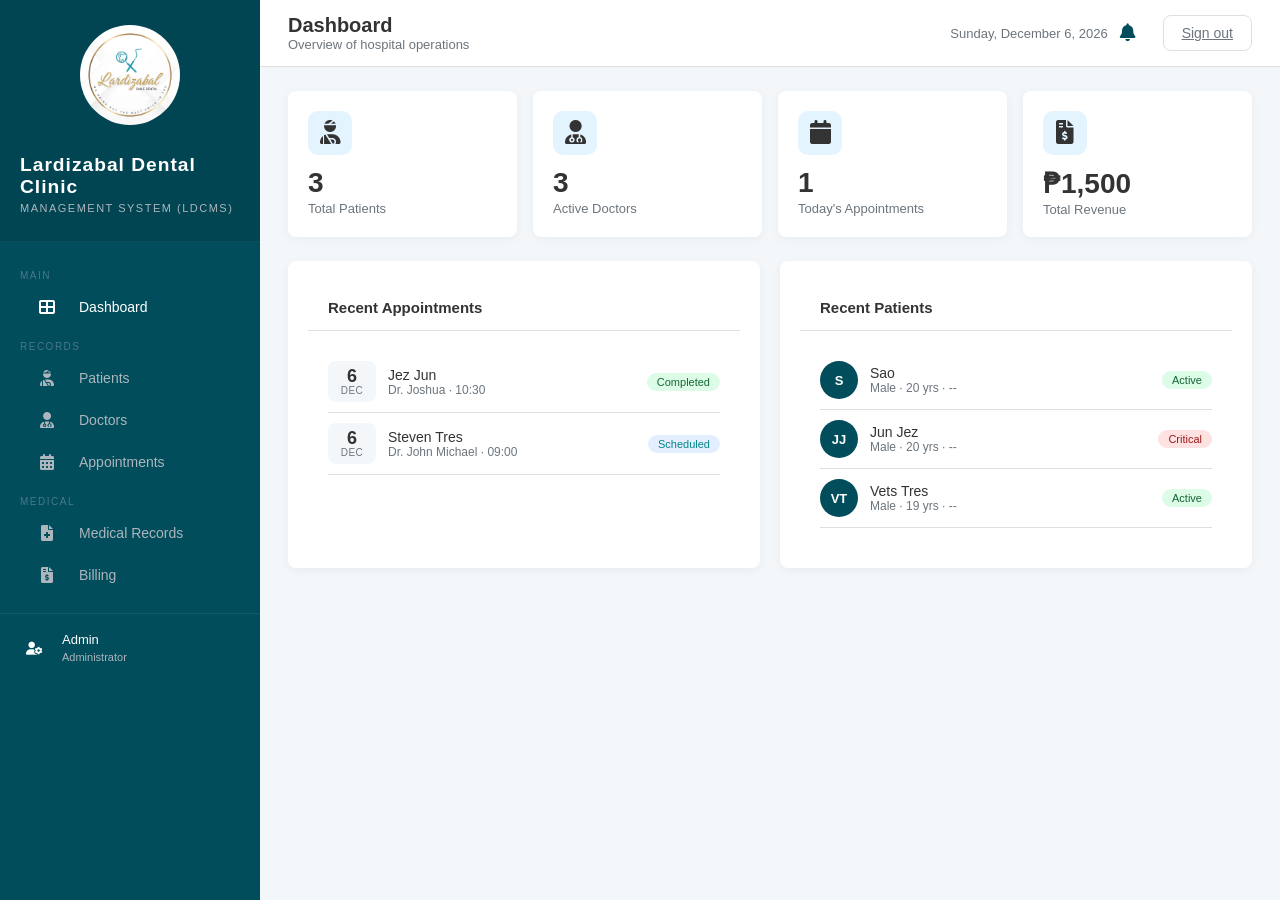
==== admin-dashboard.html @ 1e23de3d "New features" ====
<!doctype html>
<html lang="en">
  <head>
    <meta charset="UTF-8" />
    <meta name="viewport" content="width=device-width, initial-scale=1.0" />
    <title>Lardizabal Dental Clinic</title>
    <link
      href="https://fonts.googleapis.com/css2?family=DM+Sans:wght@300;400;500;600&family=Playfair+Display:wght@600&display=swap"
      rel="stylesheet"
    />
    <link rel="stylesheet" href="admin-styles.css" />
    <link rel="stylesheet" href="https://cdnjs.cloudflare.com/ajax/libs/font-awesome/6.0.0/css/all.min.css">
  </head>
  <body>

    <div id="sidebar">
      <div class="sidebar-logo">
        <img class="lardizabal-logo" src="images/lardizaballogo.png">
        <h1>Lardizabal Dental Clinic</h1>
        <span>Management System (LDCMS)</span>
      </div>
      <nav class="sidebar-nav">
        <div class="nav-section">Main</div>
        <div class="nav-item active" onclick="navigate('dashboard')">
          <span class="icon"><i class="fas fa-th-large"></i></span> Dashboard
        </div>
        <div class="nav-section">Records</div>
        <div class="nav-item" onclick="navigate('patients')">
          <span class="icon"><i class="fas fa-user-injured"></i></span> Patients
        </div>
        <div class="nav-item" onclick="navigate('doctors')">
          <span class="icon"><i class="fas fa-user-md"></i></span> Doctors
        </div>
        <div class="nav-item" onclick="navigate('appointments')">
          <span class="icon"><i class="fas fa-calendar-alt"></i></span> Appointments
        </div>
        <div class="nav-section">Medical</div>
        <div class="nav-item" onclick="navigate('records')">
          <span class="icon"><i class="fas fa-file-medical"></i></span> Medical Records
        </div>
        <div class="nav-item" onclick="navigate('billing')">
          <span class="icon"><i class="fas fa-file-invoice-dollar"></i></span> Billing
        </div>
      </nav>
      <div class="sidebar-footer">
        <div class="sidebar-user">
          <div class="user-avatar"><span class="icon"><i class="fas fa-user-cog"></i></span></div>
          <div class="user-info">
            <p>Admin</p>
            <span>Administrator</span>
          </div>
        </div>
      </div>
    </div>
    
    <!-- MAIN -->
    <div id="main">
      <div id="topbar">
        <div class="topbar-left">
          <h2 id="page-title">Dashboard</h2>
          <p id="page-subtitle">Overview of hospital operations</p>
        </div>
          <!-- Locate the topbar-right div and update it -->
          <div class="topbar-right">
            <span id="current-date" style="font-size: 13px; color: var(--text-muted)"></span>
              <div class="notification-wrapper" style="position: relative; margin-right: 15px; cursor: pointer;" onclick="toggleNotifications()">
                <i class="fas fa-bell" style="font-size: 18px; color: var(--primary);"></i>
                <span id="notification-count" class="badge badge-red" style="position: absolute; top: -8px; right: -8px; padding: 2px 6px; font-size: 10px; display: none;">0</span>
                
                <!-- Notification Dropdown -->
                <div id="notification-dropdown" class="card" style="position: absolute; top: 35px; right: 0; width: 300px; z-index: 1000; display: none; padding: 0; border: 1px solid var(--border);">
                  <div class="card-header" style="padding: 10px 15px;">
                    <h3 style="margin:0; font-size: 14px;">Notifications</h3>
                    <button class="btn btn-sm btn-ghost" onclick="clearNotifications(event)">Clear</button>
                  </div>
                  <div id="notification-list" style="max-height: 300px; overflow-y: auto;">
                    <!-- Notifications will appear here -->
                  </div>
                </div>
              </div>
            <a href="portal.html" class="btn btn-ghost">Sign out</a>
          </div>
      </div>
      <div id="content">
        <!-- DASHBOARD PAGE -->
        <div id="page-dashboard" class="page active">
          <div class="stats-grid" id="stats-grid"></div>
          <div class="dashboard-grid">
            <div class="card">
              <div class="card-header"><h3>Recent Appointments</h3></div>
              <div class="card-body" id="dash-appointments"></div>
            </div>
            <div class="card">
              <div class="card-header"><h3>Recent Patients</h3></div>
              <div class="card-body" id="dash-patients"></div>
            </div>
          </div>
        </div>

        <!-- PATIENTS PAGE -->
        <div id="page-patients" class="page">
          <div class="search-bar">
            <div class="search-input-wrap">
              <span class="search-icon"><i class="fas fa-search"></i></span>
              <input
                type="text"
                id="patient-search"
                placeholder="Search patients..."
                oninput="renderPatients()"
              />
            </div>
            <select
              class="filter-select"
              id="patient-filter"
              onchange="renderPatients()"
            >
              <option value="">All Blood Types</option>
              <option>A+</option>
              <option>A-</option>
              <option>B+</option>
              <option>B-</option>
              <option>AB+</option>
              <option>AB-</option>
              <option>O+</option>
              <option>O-</option>
            </select>
            <div style="margin-left: auto">
              <button class="btn btn-primary" onclick="openModal('patient')">
                <span class="icon"><i class="fas fa-plus"></i></span> Add Patient
              </button>
            </div>
          </div>
          <div class="card">
            <div class="table-wrap">
              <table>
                <thead>
                  <tr>
                    <th>ID</th>
                    <th>Name</th>
                    <th>Age</th>
                    <th>Gender</th>
                    <th>Blood Type</th>
                    <th>Phone</th>
                    <th>Status</th>
                    <th>Actions</th>
                  </tr>
                </thead>
                <tbody id="patients-tbody"></tbody>
              </table>
            </div>
          </div>
        </div>

        <!-- DOCTORS PAGE -->
        <div id="page-doctors" class="page">
          <div class="search-bar">
            <div class="search-input-wrap">
              <span class="search-icon"><i class="fas fa-search"></i></span>
              <input
                type="text"
                id="doctor-search"
                placeholder="Search doctors..."
                oninput="renderDoctors()"
              />
            </div>
            <select
              class="filter-select"
              id="doctor-filter"
              onchange="renderDoctors()"
            >
              <option value="">All Specializations</option>
              <option>Cardiology</option>
              <option>Neurology</option>
              <option>Pediatrics</option>
              <option>Orthopedics</option>
              <option>General Medicine</option>
              <option>Dermatology</option>
              <option>Ophthalmology</option>
              <option>Psychiatry</option>
            </select>
            <div style="margin-left: auto">
              <button class="btn btn-primary" onclick="openModal('doctor')">
                <span class="icon"><i class="fas fa-plus"></i></span> Add Doctor
              </button>
            </div>
          </div>
          <div class="card">
            <div class="table-wrap">
              <table>
                <thead>
                  <tr>
                    <th>ID</th>
                    <th>Name</th>
                    <th>Specialization</th>
                    <th>Phone</th>
                    <th>Schedule</th>
                    <th>Status</th>
                    <th>Actions</th>
                  </tr>
                </thead>
                <tbody id="doctors-tbody"></tbody>
              </table>
            </div>
          </div>
        </div>

        <!-- APPOINTMENTS PAGE -->
        <div id="page-appointments" class="page">
          <div class="search-bar">
            <div class="search-input-wrap">
              <span class="search-icon"><i class="fas fa-search"></i></span>
              <input
                type="text"
                id="appt-search"
                placeholder="Search appointments..."
                oninput="renderAppointments()"
              />
            </div>
            <select
              class="filter-select"
              id="appt-filter"
              onchange="renderAppointments()"
            >
              <option value="">All Status</option>
              <option>Scheduled</option>
              <option>Completed</option>
              <option>Cancelled</option>
              <option>No Show</option>
            </select>
            <div style="margin-left: auto">
              <button
                class="btn btn-primary"
                onclick="openModal('appointment')"
              >
                <span class="icon"><i class="fas fa-plus"></i></span> New Appointment
              </button>
            </div>
          </div>
          <div class="card">
            <div class="table-wrap">
              <table>
                <thead>
                  <tr>
                    <th>ID</th>
                    <th>Patient</th>
                    <th>Doctor</th>
                    <th>Date & Time</th>
                    <th>Reason</th>
                    <th>Status</th>
                    <th>Actions</th>
                  </tr>
                </thead>
                <tbody id="appointments-tbody"></tbody>
              </table>
            </div>
          </div>
        </div>

        <!-- MEDICAL RECORDS PAGE -->
        <div id="page-records" class="page">
          <div class="search-bar">
            <div class="search-input-wrap">
              <span class="search-icon"><i class="fas fa-search"></i></span>
              <input
                type="text"
                id="record-search"
                placeholder="Search records..."
                oninput="renderRecords()"
              />
            </div>
            <div style="margin-left: auto">
              <button class="btn btn-primary" onclick="openModal('record')">
                <span class="icon"><i class="fas fa-plus"></i></span> Add Record
              </button>
            </div>
          </div>
          <div class="card">
            <div class="table-wrap">
              <table>
                <thead>
                  <tr>
                    <th>ID</th>
                    <th>Patient</th>
                    <th>Doctor</th>
                    <th>Diagnosis</th>
                    <th>Prescription</th>
                    <th>Date</th>
                    <th>Actions</th>
                  </tr>
                </thead>
                <tbody id="records-tbody"></tbody>
              </table>
            </div>
          </div>
        </div>

        <!-- BILLING PAGE -->
        <div id="page-billing" class="page">
          <div class="search-bar">
            <div class="search-input-wrap">
              <span class="search-icon"><i class="fas fa-search"></i></span>
              <input
                type="text"
                id="billing-search"
                placeholder="Search billing..."
                oninput="renderBilling()"
              />
            </div>
            <select
              class="filter-select"
              id="billing-filter"
              onchange="renderBilling()"
            >
              <option value="">All Status</option>
              <option>Paid</option>
              <option>Pending</option>
              <option>Overdue</option>
            </select>
            <div style="margin-left: auto">
              <button class="btn btn-primary" onclick="openModal('billing')">
                <span class="icon"><i class="fas fa-plus"></i></span> Add Bill
              </button>
            </div>
          </div>
          <div class="card">
            <div class="table-wrap">
              <table>
                <thead>
                  <tr>
                    <th>Bill ID</th>
                    <th>Patient</th>
                    <th>Service</th>
                    <th>Amount</th>
                    <th>Date</th>
                    <th>Status</th>
                    <th>Actions</th>
                  </tr>
                </thead>
                <tbody id="billing-tbody"></tbody>
              </table>
            </div>
          </div>
        </div>
      </div>
    </div>

    <!-- MODALS -->
    <div
      id="modal-overlay"
      class="modal-overlay"
      style="display: none"
      onclick="closeModalOverlay(event)"
    >
      <!-- Patient Modal -->
      <div class="modal" id="modal-patient" style="display: none">
        <div class="modal-header">
          <h3 id="patient-modal-title">Add Patient</h3>
          <button class="modal-close" onclick="closeModal()">✕</button>
        </div>
        <div class="modal-body">
          <div class="form-grid">
            <div class="form-group form-full">
              <label>Full Name</label>
              <input
                type="text"
                id="p-name"
                placeholder="e.g. Juan dela Cruz"
              />
            </div>
            <div class="form-group">
              <label>Date of Birth</label>
              <input type="date" id="p-dob" />
            </div>
            <div class="form-group">
              <label>Gender</label>
              <select id="p-gender">
                <option value="">Select...</option>
                <option>Male</option>
                <option>Female</option>
                <option>Other</option>
              </select>
            </div>
            <div class="form-group">
              <label>Blood Type</label>
              <select id="p-blood">
                <option value="">Select...</option>
                <option>A+</option>
                <option>A-</option>
                <option>B+</option>
                <option>B-</option>
                <option>AB+</option>
                <option>AB-</option>
                <option>O+</option>
                <option>O-</option>
              </select>
            </div>
            <div class="form-group">
              <label>Phone</label>
              <input type="tel" id="p-phone" placeholder="09XX XXX XXXX" />
            </div>
            <div class="form-group form-full">
              <label>Address</label>
              <input
                type="text"
                id="p-address"
                placeholder="Street, City, Province"
              />
            </div>
            <div class="form-group form-full">
              <label>Medical History / Allergies</label>
              <textarea
                id="p-history"
                placeholder="List known conditions, allergies..."
              ></textarea>
            </div>
            <div class="form-group">
              <label>Status</label>
              <select id="p-status">
                <option>Active</option>
                <option>Inactive</option>
                <option>Critical</option>
              </select>
            </div>
            <div class="form-group">
              <label>Emergency Contact</label>
              <input type="text" id="p-emergency" placeholder="Name – Number" />
            </div>
          </div>
          <div
            id="patient-err"
            class="alert alert-error"
            style="display: none; margin-top: 12px"
          ></div>
        </div>
        <div class="modal-footer">
          <button class="btn btn-ghost" onclick="closeModal()">Cancel</button>
          <button class="btn btn-primary" onclick="savePatient()">
            Save Patient
          </button>
        </div>
      </div>

      <!-- Doctor Modal -->
      <div class="modal" id="modal-doctor" style="display: none">
        <div class="modal-header">
          <h3 id="doctor-modal-title">Add Doctor</h3>
          <button class="modal-close" onclick="closeModal()">✕</button>
        </div>
        <div class="modal-body">
          <div class="form-grid">
            <div class="form-group form-full">
              <label>Full Name</label>
              <input
                type="text"
                id="d-name"
                placeholder="e.g. Dr. Maria Santos"
              />
            </div>
            <div class="form-group">
              <label>Specialization</label>
              <select id="d-spec">
                <option value="">Select...</option>
                <option>Cardiology</option>
                <option>Neurology</option>
                <option>Pediatrics</option>
                <option>Orthopedics</option>
                <option>General Medicine</option>
                <option>Dermatology</option>
                <option>Ophthalmology</option>
                <option>Psychiatry</option>
              </select>
            </div>
            <div class="form-group">
              <label>Phone</label>
              <input type="tel" id="d-phone" placeholder="09XX XXX XXXX" />
            </div>
            <div class="form-group">
              <label>Email</label>
              <input
                type="email"
                id="d-email"
                placeholder="doctor@hospital.com"
              />
            </div>
            <div class="form-group">
              <label>License Number</label>
              <input type="text" id="d-license" placeholder="PRC-XXXXX" />
            </div>
            <div class="form-group">
              <label>Schedule</label>
              <select id="d-schedule">
                <option>Mon-Fri (Morning)</option>
                <option>Mon-Fri (Afternoon)</option>
                <option>Mon-Sat (Morning)</option>
                <option>Mon-Sat (Afternoon)</option>
                <option>Tue-Sat</option>
                <option>On-Call</option>
              </select>
            </div>
            <div class="form-group">
              <label>Status</label>
              <select id="d-status">
                <option>Active</option>
                <option>On Leave</option>
                <option>Inactive</option>
              </select>
            </div>
          </div>
          <div
            id="doctor-err"
            class="alert alert-error"
            style="display: none; margin-top: 12px"
          ></div>
        </div>
        <div class="modal-footer">
          <button class="btn btn-ghost" onclick="closeModal()">Cancel</button>
          <button class="btn btn-primary" onclick="saveDoctor()">
            Save Doctor
          </button>
        </div>
      </div>

      <!-- Appointment Modal -->
      <div class="modal" id="modal-appointment" style="display: none">
        <div class="modal-header">
          <h3 id="appt-modal-title">New Appointment</h3>
          <button class="modal-close" onclick="closeModal()">✕</button>
        </div>
        <div class="modal-body">
          <div class="form-grid">
            <div class="form-group">
              <label>Patient</label>
              <select id="a-patient">
                <option value="">Select Patient...</option>
              </select>
            </div>
            <div class="form-group">
              <label>Doctor</label>
              <select id="a-doctor">
                <option value="">Select Doctor...</option>
              </select>
            </div>
            <div class="form-group">
              <label>Date</label>
              <input type="date" id="a-date" />
            </div>
            <div class="form-group">
              <label>Time</label>
              <input type="time" id="a-time" />
            </div>
            <div class="form-group form-full">
              <label>Reason for Visit</label>
              <input
                type="text"
                id="a-reason"
                placeholder="e.g. Routine checkup, Fever, Follow-up..."
              />
            </div>
            <div class="form-group">
              <label>Status</label>
              <select id="a-status">
                <option>Scheduled</option>
                <option>Completed</option>
                <option>Cancelled</option>
                <option>No Show</option>
              </select>
            </div>
            <div class="form-group form-full">
              <label>Notes</label>
              <textarea
                id="a-notes"
                placeholder="Additional notes..."
              ></textarea>
            </div>
          </div>
          <div
            id="appt-err"
            class="alert alert-error"
            style="display: none; margin-top: 12px"
          ></div>
        </div>
        <div class="modal-footer">
          <button class="btn btn-ghost" onclick="closeModal()">Cancel</button>
          <button class="btn btn-primary" onclick="saveAppointment()">
            Save Appointment
          </button>
        </div>
      </div>

      <!-- Medical Record Modal -->
      <div class="modal" id="modal-record" style="display: none">
        <div class="modal-header">
          <h3 id="record-modal-title">Add Medical Record</h3>
          <button class="modal-close" onclick="closeModal()">✕</button>
        </div>
        <div class="modal-body">
          <div class="form-grid">
            <div class="form-group">
              <label>Patient</label>
              <select id="r-patient">
                <option value="">Select Patient...</option>
              </select>
            </div>
            <div class="form-group">
              <label>Doctor</label>
              <select id="r-doctor">
                <option value="">Select Doctor...</option>
              </select>
            </div>
            <div class="form-group form-full">
              <label>Diagnosis</label>
              <input
                type="text"
                id="r-diagnosis"
                placeholder="e.g. Hypertension, Type 2 Diabetes..."
              />
            </div>
            <div class="form-group form-full">
              <label>Prescription / Treatment</label>
              <textarea
                id="r-prescription"
                placeholder="Medications, dosage, procedures..."
              ></textarea>
            </div>
            <div class="form-group form-full">
              <label>Notes</label>
              <textarea
                id="r-notes"
                placeholder="Additional clinical notes..."
              ></textarea>
            </div>
            <div class="form-group">
              <label>Date</label>
              <input type="date" id="r-date" />
            </div>
            <div class="form-group">
              <label>Visit Type</label>
              <select id="r-type">
                <option>Consultation</option>
                <option>Follow-up</option>
                <option>Emergency</option>
                <option>Procedure</option>
              </select>
            </div>
          </div>
          <div
            id="record-err"
            class="alert alert-error"
            style="display: none; margin-top: 12px"
          ></div>
        </div>
        <div class="modal-footer">
          <button class="btn btn-ghost" onclick="closeModal()">Cancel</button>
          <button class="btn btn-primary" onclick="saveRecord()">
            Save Record
          </button>
        </div>
      </div>

      <!-- Billing Modal -->
      <div class="modal" id="modal-billing" style="display: none">
        <div class="modal-header">
          <h3 id="billing-modal-title">Add Bill</h3>
          <button class="modal-close" onclick="closeModal()">✕</button>
        </div>
        <div class="modal-body">
          <div class="form-grid">
            <div class="form-group form-full">
              <label>Patient</label>
              <select id="b-patient">
                <option value="">Select Patient...</option>
              </select>
            </div>
            <div class="form-group form-full">
              <label>Service / Description</label>
              <input
                type="text"
                id="b-service"
                placeholder="e.g. Consultation, Lab Test, Surgery..."
              />
            </div>
            <div class="form-group">
              <label>Amount (₱)</label>
              <input
                type="number"
                id="b-amount"
                placeholder="0.00"
                min="0"
                step="0.01"
              />
            </div>
            <div class="form-group">
              <label>Date</label>
              <input type="date" id="b-date" />
            </div>
            <div class="form-group">
              <label>Status</label>
              <select id="b-status">
                <option>Pending</option>
                <option>Paid</option>
                <option>Overdue</option>
              </select>
            </div>
            <div class="form-group">
              <label>Payment Method</label>
              <select id="b-method">
                <option>Cash</option>
                <option>Credit Card</option>
                <option>Insurance</option>
                <option>PhilHealth</option>
                <option>GCash</option>
              </select>
            </div>
          </div>
          <div
            id="billing-err"
            class="alert alert-error"
            style="display: none; margin-top: 12px"
          ></div>
        </div>
        <div class="modal-footer">
          <button class="btn btn-ghost" onclick="closeModal()">Cancel</button>
          <button class="btn btn-primary" onclick="saveBilling()">
            Save Bill
          </button>
        </div>
      </div>
    </div>

    <!-- View Patient Modal -->
    <div
      id="modal-view-overlay"
      class="modal-overlay"
      style="display: none"
      onclick="closeViewModal(event)"
    >
      <div class="modal" style="width: 580px">
        <div class="modal-header">
          <h3 id="view-modal-title">Patient Details</h3>
          <button
            class="modal-close"
            onclick="
              document.getElementById('modal-view-overlay').style.display =
                'none'
            "
          >
            ✕
          </button>
        </div>
        <div class="modal-body" id="view-modal-body"></div>
      </div>
    </div>

    <script src="admin-script.js"></script>
  </body>
</html>
---- admin-styles.css ----
:root {
  --primary: #014D5B; 
  --secondary: #37ACBE; 
  --accent: #00ac86; 
  --bg: #f4f7fa;
  --sidebar-bg: #014D5B;
  --sidebar-text: #adb5bd;
  --sidebar-active: #ffffff;
  --card: #ffffff;
  --border: #e0e0e0;
  --text: #333333;
  --text-muted: #6c757d;
  --danger: #dc3545;
  --success: #28a745;
  --shadow: 0 2px 10px rgba(0, 0, 0, 0.05);
  --radius: 8px;
}
* {
  margin: 0;
  padding: 0;
  box-sizing: border-box;
}
body {
  font-family: "Segoe UI", Roboto, Helvetica, Arial, sans-serif;
  background: var(--bg);
  color: var(--text);
  display: flex;
  height: 100vh;
  overflow: hidden;
}

.lardizabal-logo {
  width: 100px;
  border-radius: 50px;
  margin-right: 60px;
  margin-left: 60px;
  margin-bottom: 25px;
  cursor: pointer;
}

#sidebar {
  width: 260px;
  background: var(--sidebar-bg);
  color: var(--sidebar-text);
  padding: 0;
}
.sidebar-logo {
  background: rgba(0,0,0,0.1);
  padding: 25px 20px;
  border-bottom: 1px solid rgba(255,255,255,0.05);
}
.sidebar-logo h1 {
  font-family: 'Segoe UI', sans-serif;
  font-size: 1.2rem;
  color: #fff;
  letter-spacing: 1px;
}
.sidebar-logo span {
  font-size: 11px;
  color: var(--sidebar-text);
  letter-spacing: 1.5px;
  text-transform: uppercase;
}
.sidebar-nav {
  flex: 1;
  padding: 16px 12px;
  overflow-y: auto;
}
.nav-section {
  font-size: 10px;
  text-transform: uppercase;
  letter-spacing: 1.5px;
  color: rgba(143, 163, 188, 0.5);
  padding: 12px 8px 6px;
}
.nav-item {
  display: flex;
  align-items: center;
  gap: 10px;
  padding: 12px 25px;
  border-radius: 8px;
  cursor: pointer;
  color: var(--sidebar-text);
  font-size: 14px;
  font-weight: 400;
  margin-bottom: 2px;
  transition: all 0.15s;
}
.nav-item:hover {
  background: var(--primary);
  color: #fff;
}
.nav-item.active {
  background: var(--sidebar-accent);
  color: #fff;
  font-weight: 500;
}
.nav-item .icon {
  width: 20px;
  display: inline-flex;
  justify-content: center;
  align-items: center;
  margin-right: 12px;
  font-size: 16px; /* Adjust size of Font Awesome icons */
  color: var(--sidebar-text);
}
.nav-item.active .icon i {
  color: var(--sidebar-active);
}
.sidebar-footer {
  padding: 16px;
  border-top: 1px solid rgba(255, 255, 255, 0.07);
}
.sidebar-user {
  display: flex;
  align-items: center;
  gap: 10px;
}
.user-avatar {
  width: 36px;
  height: 36px;
  border-radius: 50%;
  background: var(--sidebar-accent);
  display: flex;
  align-items: center;
  justify-content: center;
  font-size: 13px;
  font-weight: 600;
  color: #fff;
}
.user-info p {
  font-size: 13px;
  font-weight: 500;
  color: #fff;
}
.user-info span {
  font-size: 11px;
  color: var(--sidebar-text);
}

/* Main content */
#main {
  flex: 1;
  display: flex;
  flex-direction: column;
  overflow: hidden;
}
#topbar {
  background: var(--card);
  border-bottom: 1px solid var(--border);
  padding: 14px 28px;
  display: flex;
  align-items: center;
  justify-content: space-between;
}
.topbar-left h2 {
  font-size: 20px;
  font-weight: 600;
  color: var(--text);
}
.topbar-left p {
  font-size: 13px;
  color: var(--text-muted);
}
.topbar-right {
  display: flex;
  align-items: center;
  gap: 12px;
}
.btn {
  display: inline-flex;
  align-items: center;
  gap: 6px;
  padding: 9px 18px;
  border-radius: 8px;
  font-size: 14px;
  font-weight: 500;
  cursor: pointer;
  border: none;
  transition: all 0.15s;
}
.btn-primary {
  background: var(--primary);
  color: #fff;
}
.btn-primary:hover {
  opacity: 0.8;
}
.btn-ghost {
  background: transparent;
  color: var(--text-muted);
  border: 1px solid var(--border);
}
.btn-ghost:hover {
  background: var(--bg);
}
.btn-danger {
  background: var(--danger);
  color: #fff;
}
.btn-danger:hover {
  background: #dc2626;
}
.btn-sm {
  padding: 6px 12px;
  font-size: 12px;
}
.btn-success {
  background: var(--success);
  color: #fff;
}

#content {
  flex: 1;
  overflow-y: auto;
  padding: 24px 28px;
}

/* Cards */
.card {
  background: var(--card);
  border: none;
  border-radius: var(--radius);
  box-shadow: var(--shadow);
  padding: 20px;
  transition: transform 0.2s;
}
.card-header {
  padding: 18px 20px 14px;
  border-bottom: 1px solid var(--border);
  display: flex;
  align-items: center;
  justify-content: space-between;
}
.card-header h3 {
  font-size: 15px;
  font-weight: 600;
}
.card-body {
  padding: 20px;
}

/* Stats */
.stats-grid {
  display: grid;
  grid-template-columns: repeat(4, 1fr);
  gap: 16px;
  margin-bottom: 24px;
}
.stat-card {
  background: var(--card);
  border: none;
  border-radius: var(--radius);
  box-shadow: var(--shadow);
  padding: 20px;
  transition: transform 0.2s;
}
.stat-icon {
  width: 44px;
  height: 44px;
  border-radius: 10px;
  display: flex;
  align-items: center;
  justify-content: center;
  font-size: 20px;
  margin-bottom: 12px;
}
.stat-icon i {
    font-size: 24px;
}
.stat-value {
  font-size: 28px;
  font-weight: 600;
}
.stat-label {
  font-size: 13px;
  color: var(--text-muted);
  margin-top: 2px;
}

/* Tables */
.table-wrap {
  overflow-x: auto;
}
table {
  width: 100%;
  border-collapse: collapse;
  font-size: 14px;
}
thead th {
  background: #f8f9fa;
  padding: 12px 14px;
  text-align: left;
  font-weight: 600;
  font-size: 11px;
  text-transform: uppercase;
  letter-spacing: 0.5px;
  color: var(--text-muted);
  border-bottom: 2px solid var(--border);
}
tbody td {
  padding: 15px 12px;
  border-bottom: 1px solid var(--border);
  color: var(--text);
  font-size: 14px;
}
tbody tr:hover td {
  background: #f8fafc;
}
tbody tr:last-child td {
  border-bottom: none;
}

/* Badges */
.badge {
  display: inline-flex;
  align-items: center;
  padding: 3px 10px;
  border-radius: 100px;
  font-size: 11px;
  font-weight: 500;
}
.badge-green {
  background: #dcfce7;
  color: #166534;
}
.badge-yellow {
  background: #fef9c3;
  color: #854d0e;
}
.badge-red {
  background: #fee2e2;
  color: #991b1b;
}
.badge-blue {
  background: #e3efff;
  color: #00858a;
}
.badge-gray {
  background: #f1f5f9;
  color: #475569;
}
.badge-gold {
  background: #fff6e4;
  color: #e29624;
}

/* Modal */
.modal-overlay {
  position: fixed;
  inset: 0;
  background: rgba(0, 0, 0, 0.4);
  display: flex;
  align-items: center;
  justify-content: center;
  z-index: 999;
  backdrop-filter: blur(2px);
}
.modal {
  background: var(--card);
  border-radius: 16px;
  width: 520px;
  max-width: 95vw;
  max-height: 90vh;
  overflow-y: auto;
  box-shadow: 0 20px 60px rgba(0, 0, 0, 0.2);
}
.modal-header {
  padding: 20px 24px 16px;
  border-bottom: 1px solid var(--border);
  display: flex;
  justify-content: space-between;
  align-items: center;
}
.modal-header h3 {
  font-size: 17px;
  font-weight: 600;
}
.modal-close {
  background: none;
  border: none;
  font-size: 20px;
  cursor: pointer;
  color: var(--text-muted);
  line-height: 1;
}
.modal-body {
  padding: 20px 24px 24px;
}

/* Forms */
.form-grid {
  display: grid;
  grid-template-columns: 1fr 1fr;
  gap: 14px;
}
.form-full {
  grid-column: 1 / -1;
}
.form-group {
  display: flex;
  flex-direction: column;
  gap: 5px;
}
.form-group label {
  font-size: 12px;
  font-weight: 500;
  color: var(--text-muted);
  text-transform: uppercase;
  letter-spacing: 0.5px;
}
.form-group input,
.form-group select,
.form-group textarea {
  padding: 9px 12px;
  border: 1px solid var(--border);
  border-radius: 8px;
  font-size: 14px;
  font-family: inherit;
  background: var(--bg);
  color: var(--text);
  outline: none;
  transition: border-color 0.15s;
}
.form-group input:focus,
.form-group select:focus,
.form-group textarea:focus {
  border-color: var(--primary);
  background: #fff;
}
.form-group textarea {
  resize: vertical;
  min-height: 80px;
}
.modal-footer {
  padding: 16px 24px;
  border-top: 1px solid var(--border);
  display: flex;
  justify-content: flex-end;
  gap: 10px;
}

/* Search bar */
.search-bar {
  display: flex;
  align-items: center;
  gap: 10px;
  margin-bottom: 18px;
}
.search-input-wrap {
  position: relative;
  flex: 1;
  max-width: 320px;
}
.search-input-wrap input {
  width: 100%;
  padding: 9px 12px 9px 36px;
  border: 1px solid var(--border);
  border-radius: 8px;
  font-size: 14px;
  background: var(--card);
  color: var(--text);
  outline: none;
}
.search-input-wrap input:focus {
  border-color: var(--primary);
}
.search-icon {
  position: absolute;
  left: 11px;
  top: 50%;
  transform: translateY(-50%);
  color: var(--text-muted);
  font-size: 15px;
}
.filter-select {
  padding: 9px 12px;
  border: 1px solid var(--border);
  border-radius: 4px;
  font-size: 14px;
  font-family: inherit;
  background: var(--card);
  color: var(--text);
  outline: none;
  cursor: pointer;
}

/* Hidden pages */
.page {
  display: none;
}
.page.active {
  display: block;
}

/* Appointment calendar pill */
.appt-date {
  display: flex;
  flex-direction: column;
  align-items: center;
  background: var(--bg);
  border-radius: 8px;
  padding: 6px 10px;
  min-width: 48px;
}
.appt-date .day {
  font-size: 18px;
  font-weight: 600;
  line-height: 1;
}
.appt-date .month {
  font-size: 10px;
  color: var(--text-muted);
  text-transform: uppercase;
  letter-spacing: 0.5px;
}

/* Dashboard grid */
.dashboard-grid {
  display: grid;
  grid-template-columns: 1fr 1fr;
  gap: 20px;
}

/* Alert */
.alert {
  padding: 12px 16px;
  border-radius: 8px;
  font-size: 14px;
  margin-bottom: 16px;
}
.alert-success {
  background: #dcfce7;
  color: #166534;
  border: 1px solid #bbf7d0;
}
.alert-error {
  background: #fee2e2;
  color: #991b1b;
  border: 1px solid #fecaca;
}

/* Empty state */
.empty-state {
  text-align: center;
  padding: 48px 20px;
  color: var(--text-muted);
}
.empty-state .icon {
  font-size: 48px;
  margin-bottom: 12px;
  opacity: 0.4;
}
.empty-state p {
  font-size: 14px;
}

/* Patient detail */
.detail-grid {
  display: grid;
  grid-template-columns: 1fr 1fr;
  gap: 12px;
}
.detail-item {
}
.detail-item .lbl {
  font-size: 11px;
  color: var(--text-muted);
  text-transform: uppercase;
  letter-spacing: 0.5px;
  margin-bottom: 2px;
}
.detail-item .val {
  font-size: 14px;
  font-weight: 500;
}

/* Tabs */
.tabs {
  display: flex;
  gap: 0;
  border-bottom: 1px solid var(--border);
  margin-bottom: 20px;
}
.tab {
  padding: 10px 18px;
  font-size: 14px;
  font-weight: 500;
  cursor: pointer;
  color: var(--text-muted);
  border-bottom: 2px solid transparent;
  margin-bottom: -1px;
}
.tab.active {
  color: var(--primary);
  border-bottom-color: var(--primary);
}

/* Responsive adjustments */
.actions-cell {
  white-space: nowrap;
}
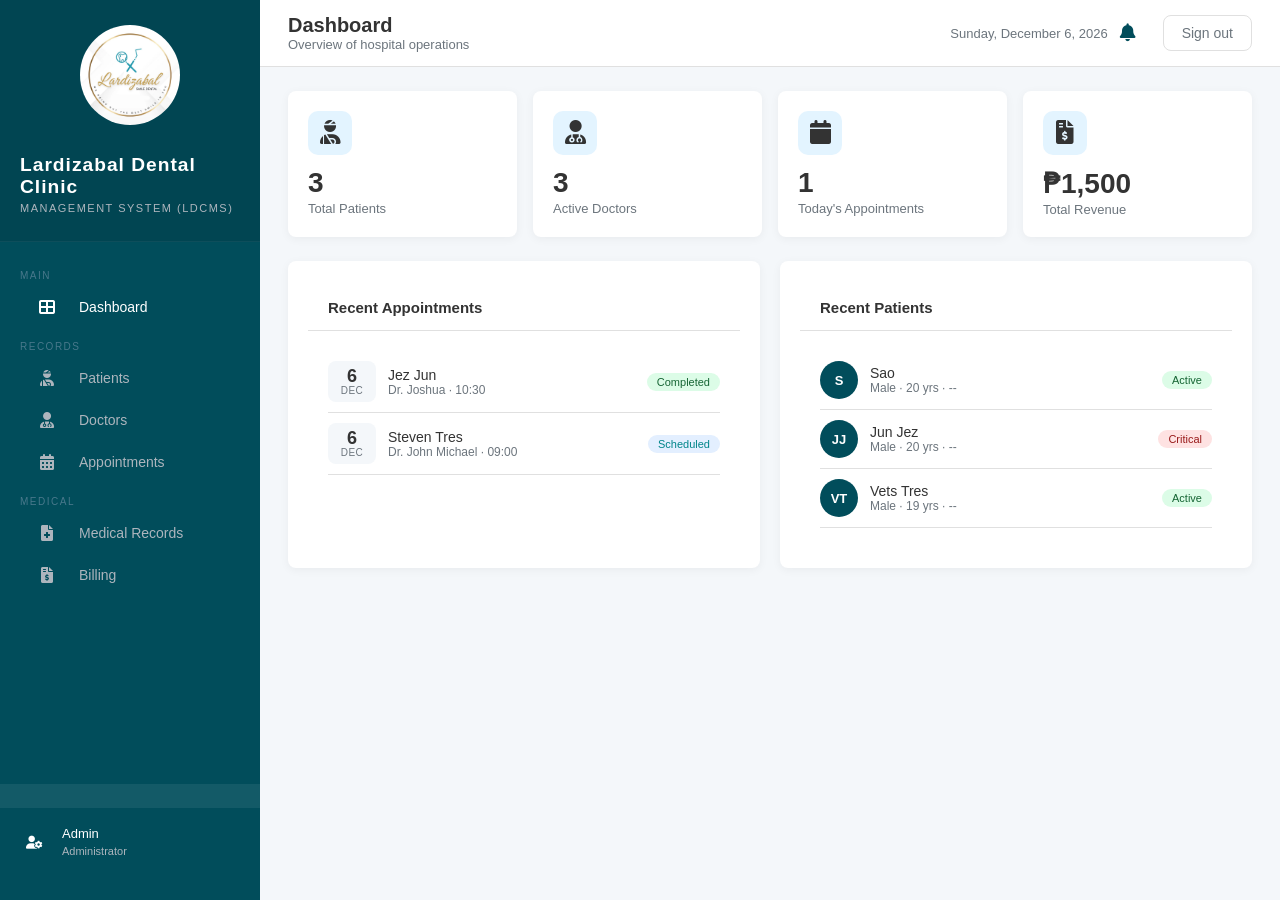
==== commit 321a0b4f: "Add core functionality and styles for doctor portal dashboard - Implement doctor management features" ====
--- a/admin-dashboard.html
+++ b/admin-dashboard.html
@@ -1,756 +1,554 @@
-<!doctype html>
+<!--admin-dashboard.html-->
+<!DOCTYPE html>
 <html lang="en">
-  <head>
-    <meta charset="UTF-8" />
-    <meta name="viewport" content="width=device-width, initial-scale=1.0" />
-    <title>Lardizabal Dental Clinic</title>
-    <link
-      href="https://fonts.googleapis.com/css2?family=DM+Sans:wght@300;400;500;600&family=Playfair+Display:wght@600&display=swap"
-      rel="stylesheet"
-    />
-    <link rel="stylesheet" href="admin-styles.css" />
-    <link rel="stylesheet" href="https://cdnjs.cloudflare.com/ajax/libs/font-awesome/6.0.0/css/all.min.css">
-  </head>
-  <body>
-
-    <div id="sidebar">
-      <div class="sidebar-logo">
-        <img class="lardizabal-logo" src="images/lardizaballogo.png">
-        <h1>Lardizabal Dental Clinic</h1>
-        <span>Management System (LDCMS)</span>
-      </div>
-      <nav class="sidebar-nav">
-        <div class="nav-section">Main</div>
-        <div class="nav-item active" onclick="navigate('dashboard')">
-          <span class="icon"><i class="fas fa-th-large"></i></span> Dashboard
-        </div>
-        <div class="nav-section">Records</div>
-        <div class="nav-item" onclick="navigate('patients')">
-          <span class="icon"><i class="fas fa-user-injured"></i></span> Patients
-        </div>
-        <div class="nav-item" onclick="navigate('doctors')">
-          <span class="icon"><i class="fas fa-user-md"></i></span> Doctors
-        </div>
-        <div class="nav-item" onclick="navigate('appointments')">
-          <span class="icon"><i class="fas fa-calendar-alt"></i></span> Appointments
-        </div>
-        <div class="nav-section">Medical</div>
-        <div class="nav-item" onclick="navigate('records')">
-          <span class="icon"><i class="fas fa-file-medical"></i></span> Medical Records
-        </div>
-        <div class="nav-item" onclick="navigate('billing')">
-          <span class="icon"><i class="fas fa-file-invoice-dollar"></i></span> Billing
-        </div>
-      </nav>
-      <div class="sidebar-footer">
-        <div class="sidebar-user">
-          <div class="user-avatar"><span class="icon"><i class="fas fa-user-cog"></i></span></div>
-          <div class="user-info">
-            <p>Admin</p>
-            <span>Administrator</span>
-          </div>
-        </div>
-      </div>
-    </div>
+<head>
+  <meta charset="UTF-8" />
+  <meta name="viewport" content="width=device-width, initial-scale=1.0" />
+  <title>Lardizabal Dental Clinic</title>
+
+  <!-- Fonts & Icons -->
+  <link href="https://fonts.googleapis.com/css2?family=DM+Sans:wght@300;400;500;600&family=Playfair+Display:wght@600&display=swap" rel="stylesheet" />
+  <link rel="stylesheet" href="https://cdnjs.cloudflare.com/ajax/libs/font-awesome/6.0.0/css/all.min.css" />
+  
+  <!-- Custom Styles -->
+  <link rel="stylesheet" href="admin-styles.css" />
+</head>
+<body>
+
+  <!-- SIDEBAR -->
+  <div id="sidebar">
+    <div class="sidebar-logo">
+      <img class="lardizabal-logo" src="images/lardizaballogo.png" alt="Logo">
+      <h1>Lardizabal Dental Clinic</h1>
+      <span>Management System (LDCMS)</span>
+    </div>
+
+    <nav class="sidebar-nav">
+      <div class="nav-section">Main</div>
+      <div class="nav-item active" onclick="navigate('dashboard')">
+        <span class="icon"><i class="fas fa-th-large"></i></span> Dashboard
+      </div>
+
+      <div class="nav-section">Records</div>
+      <div class="nav-item" onclick="navigate('patients')">
+        <span class="icon"><i class="fas fa-user-injured"></i></span> Patients
+      </div>
+      <div class="nav-item" onclick="navigate('doctors')">
+        <span class="icon"><i class="fas fa-user-md"></i></span> Doctors
+      </div>
+      <div class="nav-item" onclick="navigate('appointments')">
+        <span class="icon"><i class="fas fa-calendar-alt"></i></span> Appointments
+      </div>
+
+      <div class="nav-section">Medical</div>
+      <div class="nav-item" onclick="navigate('records')">
+        <span class="icon"><i class="fas fa-file-medical"></i></span> Medical Records
+      </div>
+      <div class="nav-item" onclick="navigate('billing')">
+        <span class="icon"><i class="fas fa-file-invoice-dollar"></i></span> Billing
+      </div>
+    </nav>
+
+    <div class="sidebar-footer">
+      <div class="sidebar-user">
+        <div class="user-avatar"><span class="icon"><i class="fas fa-user-cog"></i></span></div>
+        <div class="user-info">
+          <p>Admin</p>
+          <span>Administrator</span>
+        </div>
+      </div>
+    </div>
+  </div>
+
+  <!-- MAIN WRAPPER -->
+  <div id="main">
+    <!-- TOPBAR -->
+    <div id="topbar">
+      <div class="topbar-left">
+        <h2 id="page-title">Dashboard</h2>
+        <p id="page-subtitle">Overview of hospital operations</p>
+      </div>
+
+      <div class="topbar-right">
+        <span id="current-date" style="font-size: 13px; color: var(--text-muted)"></span>
+        
+        <div class="notification-wrapper" style="position: relative; margin-right: 15px; cursor: pointer;" onclick="toggleNotifications()">
+          <i class="fas fa-bell" style="font-size: 18px; color: var(--primary);"></i>
+          <span id="notification-count" class="badge badge-red" style="position: absolute; top: -8px; right: -8px; padding: 2px 6px; font-size: 10px; display: none;">0</span>
+
+          <!-- Notification Dropdown -->
+          <div id="notification-dropdown" class="card" style="position: absolute; top: 35px; right: 0; width: 300px; z-index: 1000; display: none; padding: 0; border: 1px solid var(--border);">
+            <div class="card-header" style="padding: 10px 15px;">
+              <h3 style="margin:0; font-size: 14px;">Notifications</h3>
+              <button class="btn btn-sm btn-ghost" onclick="clearNotifications(event)">Clear</button>
+            </div>
+            <div id="notification-list" style="max-height: 300px; overflow-y: auto;"></div>
+          </div>
+        </div>
+        
+        <a href="portal.html" class="btn btn-ghost">Sign out</a>
+      </div>
+    </div>
+
+    <!-- CONTENT AREA -->
+    <div id="content">
+      
+      <!-- PAGE: DASHBOARD -->
+      <div id="page-dashboard" class="page active">
+        <div class="stats-grid" id="stats-grid"></div>
+        <div class="dashboard-grid">
+          <div class="card">
+            <div class="card-header"><h3>Recent Appointments</h3></div>
+            <div class="card-body" id="dash-appointments"></div>
+          </div>
+          <div class="card">
+            <div class="card-header"><h3>Recent Patients</h3></div>
+            <div class="card-body" id="dash-patients"></div>
+          </div>
+        </div>
+      </div>
+
+      <!-- PAGE: PATIENTS -->
+      <div id="page-patients" class="page">
+        <div class="search-bar">
+          <div class="search-input-wrap">
+            <span class="search-icon"><i class="fas fa-search"></i></span>
+            <input type="text" id="patient-search" placeholder="Search patients..." oninput="renderPatients()" />
+          </div>
+          <select class="filter-select" id="patient-filter" onchange="renderPatients()">
+            <option value="">All Blood Types</option>
+            <option>A+</option><option>A-</option>
+            <option>B+</option><option>B-</option>
+            <option>AB+</option><option>AB-</option>
+            <option>O+</option><option>O-</option>
+          </select>
+          <div style="margin-left: auto">
+            <button class="btn btn-primary" onclick="openModal('patient')">
+              <span class="icon"><i class="fas fa-plus"></i></span> Add Patient
+            </button>
+          </div>
+        </div>
+        <div class="card">
+          <div class="table-wrap">
+            <table>
+              <thead>
+                <tr>
+                  <th>ID</th><th>Name</th><th>Age</th><th>Gender</th>
+                  <th>Blood Type</th><th>Phone</th><th>Status</th><th>Actions</th>
+                </tr>
+              </thead>
+              <tbody id="patients-tbody"></tbody>
+            </table>
+          </div>
+        </div>
+      </div>
+
+      <!-- PAGE: DOCTORS -->
+      <div id="page-doctors" class="page">
+        <div class="search-bar">
+          <div class="search-input-wrap">
+            <span class="search-icon"><i class="fas fa-search"></i></span>
+            <input type="text" id="doctor-search" placeholder="Search doctors..." oninput="renderDoctors()" />
+          </div>
+          <select class="filter-select" id="doctor-filter" onchange="renderDoctors()">
+            <option value="">All Specializations</option>
+            <option>Cardiology</option><option>Neurology</option>
+            <option>Pediatrics</option><option>Orthopedics</option>
+            <option>General Medicine</option><option>Dermatology</option>
+            <option>Ophthalmology</option><option>Psychiatry</option>
+          </select>
+          <div style="margin-left: auto">
+            <button class="btn btn-primary" onclick="openModal('doctor')">
+              <span class="icon"><i class="fas fa-plus"></i></span> Add Doctor
+            </button>
+          </div>
+        </div>
+        <div class="card">
+          <div class="table-wrap">
+            <table>
+              <thead>
+                <tr>
+                  <th>ID</th><th>Name</th><th>Specialization</th>
+                  <th>Phone</th><th>Schedule</th><th>Status</th><th>Actions</th>
+                </tr>
+              </thead>
+              <tbody id="doctors-tbody"></tbody>
+            </table>
+          </div>
+        </div>
+      </div>
+
+      <!-- PAGE: APPOINTMENTS -->
+      <div id="page-appointments" class="page">
+        <div class="search-bar">
+          <div class="search-input-wrap">
+            <span class="search-icon"><i class="fas fa-search"></i></span>
+            <input type="text" id="appt-search" placeholder="Search appointments..." oninput="renderAppointments()" />
+          </div>
+          <select class="filter-select" id="appt-filter" onchange="renderAppointments()">
+            <option value="">All Status</option>
+            <option>Scheduled</option><option>Completed</option>
+            <option>Cancelled</option><option>No Show</option>
+          </select>
+          <div style="margin-left: auto">
+            <button class="btn btn-primary" onclick="openModal('appointment')">
+              <span class="icon"><i class="fas fa-plus"></i></span> New Appointment
+            </button>
+          </div>
+        </div>
+        <div class="card">
+          <div class="table-wrap">
+            <table>
+              <thead>
+                <tr>
+                  <th>ID</th><th>Patient</th><th>Doctor</th>
+                  <th>Date & Time</th><th>Reason</th><th>Status</th><th>Actions</th>
+                </tr>
+              </thead>
+              <tbody id="appointments-tbody"></tbody>
+            </table>
+          </div>
+        </div>
+      </div>
+
+      <!-- PAGE: MEDICAL RECORDS -->
+      <div id="page-records" class="page">
+        <div class="search-bar">
+          <div class="search-input-wrap">
+            <span class="search-icon"><i class="fas fa-search"></i></span>
+            <input type="text" id="record-search" placeholder="Search records..." oninput="renderRecords()" />
+          </div>
+          <div style="margin-left: auto">
+            <button class="btn btn-primary" onclick="openModal('record')">
+              <span class="icon"><i class="fas fa-plus"></i></span> Add Record
+            </button>
+          </div>
+        </div>
+        <div class="card">
+          <div class="table-wrap">
+            <table>
+              <thead>
+                <tr>
+                  <th>ID</th><th>Patient</th><th>Doctor</th>
+                  <th>Diagnosis</th><th>Prescription</th><th>Date</th><th>Actions</th>
+                </tr>
+              </thead>
+              <tbody id="records-tbody"></tbody>
+            </table>
+          </div>
+        </div>
+      </div>
+
+      <!-- PAGE: BILLING -->
+      <div id="page-billing" class="page">
+        <div class="search-bar">
+          <div class="search-input-wrap">
+            <span class="search-icon"><i class="fas fa-search"></i></span>
+            <input type="text" id="billing-search" placeholder="Search billing..." oninput="renderBilling()" />
+          </div>
+          <select class="filter-select" id="billing-filter" onchange="renderBilling()">
+            <option value="">All Status</option>
+            <option>Paid</option><option>Pending</option><option>Overdue</option>
+          </select>
+          <div style="margin-left: auto">
+            <button class="btn btn-primary" onclick="openModal('billing')">
+              <span class="icon"><i class="fas fa-plus"></i></span> Add Bill
+            </button>
+          </div>
+        </div>
+        <div class="card">
+          <div class="table-wrap">
+            <table>
+              <thead>
+                <tr>
+                  <th>Bill ID</th><th>Patient</th><th>Service</th>
+                  <th>Amount</th><th>Date</th><th>Status</th><th>Actions</th>
+                </tr>
+              </thead>
+              <tbody id="billing-tbody"></tbody>
+            </table>
+          </div>
+        </div>
+      </div>
+
+    </div> <!-- End content -->
+  </div> <!-- End main -->
+
+  <!-- MODAL OVERLAY WRAPPER -->
+  <div id="modal-overlay" class="modal-overlay" style="display: none" onclick="closeModalOverlay(event)">
     
-    <!-- MAIN -->
-    <div id="main">
-      <div id="topbar">
-        <div class="topbar-left">
-          <h2 id="page-title">Dashboard</h2>
-          <p id="page-subtitle">Overview of hospital operations</p>
-        </div>
-          <!-- Locate the topbar-right div and update it -->
-          <div class="topbar-right">
-            <span id="current-date" style="font-size: 13px; color: var(--text-muted)"></span>
-              <div class="notification-wrapper" style="position: relative; margin-right: 15px; cursor: pointer;" onclick="toggleNotifications()">
-                <i class="fas fa-bell" style="font-size: 18px; color: var(--primary);"></i>
-                <span id="notification-count" class="badge badge-red" style="position: absolute; top: -8px; right: -8px; padding: 2px 6px; font-size: 10px; display: none;">0</span>
-                
-                <!-- Notification Dropdown -->
-                <div id="notification-dropdown" class="card" style="position: absolute; top: 35px; right: 0; width: 300px; z-index: 1000; display: none; padding: 0; border: 1px solid var(--border);">
-                  <div class="card-header" style="padding: 10px 15px;">
-                    <h3 style="margin:0; font-size: 14px;">Notifications</h3>
-                    <button class="btn btn-sm btn-ghost" onclick="clearNotifications(event)">Clear</button>
-                  </div>
-                  <div id="notification-list" style="max-height: 300px; overflow-y: auto;">
-                    <!-- Notifications will appear here -->
-                  </div>
-                </div>
-              </div>
-            <a href="portal.html" class="btn btn-ghost">Sign out</a>
-          </div>
-      </div>
-      <div id="content">
-        <!-- DASHBOARD PAGE -->
-        <div id="page-dashboard" class="page active">
-          <div class="stats-grid" id="stats-grid"></div>
-          <div class="dashboard-grid">
-            <div class="card">
-              <div class="card-header"><h3>Recent Appointments</h3></div>
-              <div class="card-body" id="dash-appointments"></div>
-            </div>
-            <div class="card">
-              <div class="card-header"><h3>Recent Patients</h3></div>
-              <div class="card-body" id="dash-patients"></div>
-            </div>
-          </div>
-        </div>
-
-        <!-- PATIENTS PAGE -->
-        <div id="page-patients" class="page">
-          <div class="search-bar">
-            <div class="search-input-wrap">
-              <span class="search-icon"><i class="fas fa-search"></i></span>
-              <input
-                type="text"
-                id="patient-search"
-                placeholder="Search patients..."
-                oninput="renderPatients()"
-              />
-            </div>
-            <select
-              class="filter-select"
-              id="patient-filter"
-              onchange="renderPatients()"
-            >
-              <option value="">All Blood Types</option>
-              <option>A+</option>
-              <option>A-</option>
-              <option>B+</option>
-              <option>B-</option>
-              <option>AB+</option>
-              <option>AB-</option>
-              <option>O+</option>
-              <option>O-</option>
-            </select>
-            <div style="margin-left: auto">
-              <button class="btn btn-primary" onclick="openModal('patient')">
-                <span class="icon"><i class="fas fa-plus"></i></span> Add Patient
-              </button>
-            </div>
-          </div>
-          <div class="card">
-            <div class="table-wrap">
-              <table>
-                <thead>
-                  <tr>
-                    <th>ID</th>
-                    <th>Name</th>
-                    <th>Age</th>
-                    <th>Gender</th>
-                    <th>Blood Type</th>
-                    <th>Phone</th>
-                    <th>Status</th>
-                    <th>Actions</th>
-                  </tr>
-                </thead>
-                <tbody id="patients-tbody"></tbody>
-              </table>
-            </div>
-          </div>
-        </div>
-
-        <!-- DOCTORS PAGE -->
-        <div id="page-doctors" class="page">
-          <div class="search-bar">
-            <div class="search-input-wrap">
-              <span class="search-icon"><i class="fas fa-search"></i></span>
-              <input
-                type="text"
-                id="doctor-search"
-                placeholder="Search doctors..."
-                oninput="renderDoctors()"
-              />
-            </div>
-            <select
-              class="filter-select"
-              id="doctor-filter"
-              onchange="renderDoctors()"
-            >
-              <option value="">All Specializations</option>
-              <option>Cardiology</option>
-              <option>Neurology</option>
-              <option>Pediatrics</option>
-              <option>Orthopedics</option>
-              <option>General Medicine</option>
-              <option>Dermatology</option>
-              <option>Ophthalmology</option>
-              <option>Psychiatry</option>
-            </select>
-            <div style="margin-left: auto">
-              <button class="btn btn-primary" onclick="openModal('doctor')">
-                <span class="icon"><i class="fas fa-plus"></i></span> Add Doctor
-              </button>
-            </div>
-          </div>
-          <div class="card">
-            <div class="table-wrap">
-              <table>
-                <thead>
-                  <tr>
-                    <th>ID</th>
-                    <th>Name</th>
-                    <th>Specialization</th>
-                    <th>Phone</th>
-                    <th>Schedule</th>
-                    <th>Status</th>
-                    <th>Actions</th>
-                  </tr>
-                </thead>
-                <tbody id="doctors-tbody"></tbody>
-              </table>
-            </div>
-          </div>
-        </div>
-
-        <!-- APPOINTMENTS PAGE -->
-        <div id="page-appointments" class="page">
-          <div class="search-bar">
-            <div class="search-input-wrap">
-              <span class="search-icon"><i class="fas fa-search"></i></span>
-              <input
-                type="text"
-                id="appt-search"
-                placeholder="Search appointments..."
-                oninput="renderAppointments()"
-              />
-            </div>
-            <select
-              class="filter-select"
-              id="appt-filter"
-              onchange="renderAppointments()"
-            >
-              <option value="">All Status</option>
-              <option>Scheduled</option>
-              <option>Completed</option>
-              <option>Cancelled</option>
-              <option>No Show</option>
-            </select>
-            <div style="margin-left: auto">
-              <button
-                class="btn btn-primary"
-                onclick="openModal('appointment')"
-              >
-                <span class="icon"><i class="fas fa-plus"></i></span> New Appointment
-              </button>
-            </div>
-          </div>
-          <div class="card">
-            <div class="table-wrap">
-              <table>
-                <thead>
-                  <tr>
-                    <th>ID</th>
-                    <th>Patient</th>
-                    <th>Doctor</th>
-                    <th>Date & Time</th>
-                    <th>Reason</th>
-                    <th>Status</th>
-                    <th>Actions</th>
-                  </tr>
-                </thead>
-                <tbody id="appointments-tbody"></tbody>
-              </table>
-            </div>
-          </div>
-        </div>
-
-        <!-- MEDICAL RECORDS PAGE -->
-        <div id="page-records" class="page">
-          <div class="search-bar">
-            <div class="search-input-wrap">
-              <span class="search-icon"><i class="fas fa-search"></i></span>
-              <input
-                type="text"
-                id="record-search"
-                placeholder="Search records..."
-                oninput="renderRecords()"
-              />
-            </div>
-            <div style="margin-left: auto">
-              <button class="btn btn-primary" onclick="openModal('record')">
-                <span class="icon"><i class="fas fa-plus"></i></span> Add Record
-              </button>
-            </div>
-          </div>
-          <div class="card">
-            <div class="table-wrap">
-              <table>
-                <thead>
-                  <tr>
-                    <th>ID</th>
-                    <th>Patient</th>
-                    <th>Doctor</th>
-                    <th>Diagnosis</th>
-                    <th>Prescription</th>
-                    <th>Date</th>
-                    <th>Actions</th>
-                  </tr>
-                </thead>
-                <tbody id="records-tbody"></tbody>
-              </table>
-            </div>
-          </div>
-        </div>
-
-        <!-- BILLING PAGE -->
-        <div id="page-billing" class="page">
-          <div class="search-bar">
-            <div class="search-input-wrap">
-              <span class="search-icon"><i class="fas fa-search"></i></span>
-              <input
-                type="text"
-                id="billing-search"
-                placeholder="Search billing..."
-                oninput="renderBilling()"
-              />
-            </div>
-            <select
-              class="filter-select"
-              id="billing-filter"
-              onchange="renderBilling()"
-            >
-              <option value="">All Status</option>
-              <option>Paid</option>
-              <option>Pending</option>
-              <option>Overdue</option>
-            </select>
-            <div style="margin-left: auto">
-              <button class="btn btn-primary" onclick="openModal('billing')">
-                <span class="icon"><i class="fas fa-plus"></i></span> Add Bill
-              </button>
-            </div>
-          </div>
-          <div class="card">
-            <div class="table-wrap">
-              <table>
-                <thead>
-                  <tr>
-                    <th>Bill ID</th>
-                    <th>Patient</th>
-                    <th>Service</th>
-                    <th>Amount</th>
-                    <th>Date</th>
-                    <th>Status</th>
-                    <th>Actions</th>
-                  </tr>
-                </thead>
-                <tbody id="billing-tbody"></tbody>
-              </table>
-            </div>
-          </div>
-        </div>
-      </div>
-    </div>
-
-    <!-- MODALS -->
-    <div
-      id="modal-overlay"
-      class="modal-overlay"
-      style="display: none"
-      onclick="closeModalOverlay(event)"
-    >
-      <!-- Patient Modal -->
-      <div class="modal" id="modal-patient" style="display: none">
-        <div class="modal-header">
-          <h3 id="patient-modal-title">Add Patient</h3>
-          <button class="modal-close" onclick="closeModal()">✕</button>
-        </div>
-        <div class="modal-body">
-          <div class="form-grid">
-            <div class="form-group form-full">
-              <label>Full Name</label>
-              <input
-                type="text"
-                id="p-name"
-                placeholder="e.g. Juan dela Cruz"
-              />
-            </div>
-            <div class="form-group">
-              <label>Date of Birth</label>
-              <input type="date" id="p-dob" />
-            </div>
-            <div class="form-group">
-              <label>Gender</label>
-              <select id="p-gender">
-                <option value="">Select...</option>
-                <option>Male</option>
-                <option>Female</option>
-                <option>Other</option>
-              </select>
-            </div>
-            <div class="form-group">
-              <label>Blood Type</label>
-              <select id="p-blood">
-                <option value="">Select...</option>
-                <option>A+</option>
-                <option>A-</option>
-                <option>B+</option>
-                <option>B-</option>
-                <option>AB+</option>
-                <option>AB-</option>
-                <option>O+</option>
-                <option>O-</option>
-              </select>
-            </div>
-            <div class="form-group">
-              <label>Phone</label>
-              <input type="tel" id="p-phone" placeholder="09XX XXX XXXX" />
-            </div>
-            <div class="form-group form-full">
-              <label>Address</label>
-              <input
-                type="text"
-                id="p-address"
-                placeholder="Street, City, Province"
-              />
-            </div>
-            <div class="form-group form-full">
-              <label>Medical History / Allergies</label>
-              <textarea
-                id="p-history"
-                placeholder="List known conditions, allergies..."
-              ></textarea>
-            </div>
-            <div class="form-group">
-              <label>Status</label>
-              <select id="p-status">
-                <option>Active</option>
-                <option>Inactive</option>
-                <option>Critical</option>
-              </select>
-            </div>
-            <div class="form-group">
-              <label>Emergency Contact</label>
-              <input type="text" id="p-emergency" placeholder="Name – Number" />
-            </div>
-          </div>
-          <div
-            id="patient-err"
-            class="alert alert-error"
-            style="display: none; margin-top: 12px"
-          ></div>
-        </div>
-        <div class="modal-footer">
-          <button class="btn btn-ghost" onclick="closeModal()">Cancel</button>
-          <button class="btn btn-primary" onclick="savePatient()">
-            Save Patient
-          </button>
-        </div>
-      </div>
-
-      <!-- Doctor Modal -->
-      <div class="modal" id="modal-doctor" style="display: none">
-        <div class="modal-header">
-          <h3 id="doctor-modal-title">Add Doctor</h3>
-          <button class="modal-close" onclick="closeModal()">✕</button>
-        </div>
-        <div class="modal-body">
-          <div class="form-grid">
-            <div class="form-group form-full">
-              <label>Full Name</label>
-              <input
-                type="text"
-                id="d-name"
-                placeholder="e.g. Dr. Maria Santos"
-              />
-            </div>
-            <div class="form-group">
-              <label>Specialization</label>
-              <select id="d-spec">
-                <option value="">Select...</option>
-                <option>Cardiology</option>
-                <option>Neurology</option>
-                <option>Pediatrics</option>
-                <option>Orthopedics</option>
-                <option>General Medicine</option>
-                <option>Dermatology</option>
-                <option>Ophthalmology</option>
-                <option>Psychiatry</option>
-              </select>
-            </div>
-            <div class="form-group">
-              <label>Phone</label>
-              <input type="tel" id="d-phone" placeholder="09XX XXX XXXX" />
-            </div>
-            <div class="form-group">
-              <label>Email</label>
-              <input
-                type="email"
-                id="d-email"
-                placeholder="doctor@hospital.com"
-              />
-            </div>
-            <div class="form-group">
-              <label>License Number</label>
-              <input type="text" id="d-license" placeholder="PRC-XXXXX" />
-            </div>
-            <div class="form-group">
-              <label>Schedule</label>
-              <select id="d-schedule">
-                <option>Mon-Fri (Morning)</option>
-                <option>Mon-Fri (Afternoon)</option>
-                <option>Mon-Sat (Morning)</option>
-                <option>Mon-Sat (Afternoon)</option>
-                <option>Tue-Sat</option>
-                <option>On-Call</option>
-              </select>
-            </div>
-            <div class="form-group">
-              <label>Status</label>
-              <select id="d-status">
-                <option>Active</option>
-                <option>On Leave</option>
-                <option>Inactive</option>
-              </select>
-            </div>
-          </div>
-          <div
-            id="doctor-err"
-            class="alert alert-error"
-            style="display: none; margin-top: 12px"
-          ></div>
-        </div>
-        <div class="modal-footer">
-          <button class="btn btn-ghost" onclick="closeModal()">Cancel</button>
-          <button class="btn btn-primary" onclick="saveDoctor()">
-            Save Doctor
-          </button>
-        </div>
-      </div>
-
-      <!-- Appointment Modal -->
-      <div class="modal" id="modal-appointment" style="display: none">
-        <div class="modal-header">
-          <h3 id="appt-modal-title">New Appointment</h3>
-          <button class="modal-close" onclick="closeModal()">✕</button>
-        </div>
-        <div class="modal-body">
-          <div class="form-grid">
-            <div class="form-group">
-              <label>Patient</label>
-              <select id="a-patient">
-                <option value="">Select Patient...</option>
-              </select>
-            </div>
-            <div class="form-group">
-              <label>Doctor</label>
-              <select id="a-doctor">
-                <option value="">Select Doctor...</option>
-              </select>
-            </div>
-            <div class="form-group">
-              <label>Date</label>
-              <input type="date" id="a-date" />
-            </div>
-            <div class="form-group">
-              <label>Time</label>
-              <input type="time" id="a-time" />
-            </div>
-            <div class="form-group form-full">
-              <label>Reason for Visit</label>
-              <input
-                type="text"
-                id="a-reason"
-                placeholder="e.g. Routine checkup, Fever, Follow-up..."
-              />
-            </div>
-            <div class="form-group">
-              <label>Status</label>
-              <select id="a-status">
-                <option>Scheduled</option>
-                <option>Completed</option>
-                <option>Cancelled</option>
-                <option>No Show</option>
-              </select>
-            </div>
-            <div class="form-group form-full">
-              <label>Notes</label>
-              <textarea
-                id="a-notes"
-                placeholder="Additional notes..."
-              ></textarea>
-            </div>
-          </div>
-          <div
-            id="appt-err"
-            class="alert alert-error"
-            style="display: none; margin-top: 12px"
-          ></div>
-        </div>
-        <div class="modal-footer">
-          <button class="btn btn-ghost" onclick="closeModal()">Cancel</button>
-          <button class="btn btn-primary" onclick="saveAppointment()">
-            Save Appointment
-          </button>
-        </div>
-      </div>
-
-      <!-- Medical Record Modal -->
-      <div class="modal" id="modal-record" style="display: none">
-        <div class="modal-header">
-          <h3 id="record-modal-title">Add Medical Record</h3>
-          <button class="modal-close" onclick="closeModal()">✕</button>
-        </div>
-        <div class="modal-body">
-          <div class="form-grid">
-            <div class="form-group">
-              <label>Patient</label>
-              <select id="r-patient">
-                <option value="">Select Patient...</option>
-              </select>
-            </div>
-            <div class="form-group">
-              <label>Doctor</label>
-              <select id="r-doctor">
-                <option value="">Select Doctor...</option>
-              </select>
-            </div>
-            <div class="form-group form-full">
-              <label>Diagnosis</label>
-              <input
-                type="text"
-                id="r-diagnosis"
-                placeholder="e.g. Hypertension, Type 2 Diabetes..."
-              />
-            </div>
-            <div class="form-group form-full">
-              <label>Prescription / Treatment</label>
-              <textarea
-                id="r-prescription"
-                placeholder="Medications, dosage, procedures..."
-              ></textarea>
-            </div>
-            <div class="form-group form-full">
-              <label>Notes</label>
-              <textarea
-                id="r-notes"
-                placeholder="Additional clinical notes..."
-              ></textarea>
-            </div>
-            <div class="form-group">
-              <label>Date</label>
-              <input type="date" id="r-date" />
-            </div>
-            <div class="form-group">
-              <label>Visit Type</label>
-              <select id="r-type">
-                <option>Consultation</option>
-                <option>Follow-up</option>
-                <option>Emergency</option>
-                <option>Procedure</option>
-              </select>
-            </div>
-          </div>
-          <div
-            id="record-err"
-            class="alert alert-error"
-            style="display: none; margin-top: 12px"
-          ></div>
-        </div>
-        <div class="modal-footer">
-          <button class="btn btn-ghost" onclick="closeModal()">Cancel</button>
-          <button class="btn btn-primary" onclick="saveRecord()">
-            Save Record
-          </button>
-        </div>
-      </div>
-
-      <!-- Billing Modal -->
-      <div class="modal" id="modal-billing" style="display: none">
-        <div class="modal-header">
-          <h3 id="billing-modal-title">Add Bill</h3>
-          <button class="modal-close" onclick="closeModal()">✕</button>
-        </div>
-        <div class="modal-body">
-          <div class="form-grid">
-            <div class="form-group form-full">
-              <label>Patient</label>
-              <select id="b-patient">
-                <option value="">Select Patient...</option>
-              </select>
-            </div>
-            <div class="form-group form-full">
-              <label>Service / Description</label>
-              <input
-                type="text"
-                id="b-service"
-                placeholder="e.g. Consultation, Lab Test, Surgery..."
-              />
-            </div>
-            <div class="form-group">
-              <label>Amount (₱)</label>
-              <input
-                type="number"
-                id="b-amount"
-                placeholder="0.00"
-                min="0"
-                step="0.01"
-              />
-            </div>
-            <div class="form-group">
-              <label>Date</label>
-              <input type="date" id="b-date" />
-            </div>
-            <div class="form-group">
-              <label>Status</label>
-              <select id="b-status">
-                <option>Pending</option>
-                <option>Paid</option>
-                <option>Overdue</option>
-              </select>
-            </div>
-            <div class="form-group">
-              <label>Payment Method</label>
-              <select id="b-method">
-                <option>Cash</option>
-                <option>Credit Card</option>
-                <option>Insurance</option>
-                <option>PhilHealth</option>
-                <option>GCash</option>
-              </select>
-            </div>
-          </div>
-          <div
-            id="billing-err"
-            class="alert alert-error"
-            style="display: none; margin-top: 12px"
-          ></div>
-        </div>
-        <div class="modal-footer">
-          <button class="btn btn-ghost" onclick="closeModal()">Cancel</button>
-          <button class="btn btn-primary" onclick="saveBilling()">
-            Save Bill
-          </button>
-        </div>
-      </div>
-    </div>
-
-    <!-- View Patient Modal -->
-    <div
-      id="modal-view-overlay"
-      class="modal-overlay"
-      style="display: none"
-      onclick="closeViewModal(event)"
-    >
-      <div class="modal" style="width: 580px">
-        <div class="modal-header">
-          <h3 id="view-modal-title">Patient Details</h3>
-          <button
-            class="modal-close"
-            onclick="
-              document.getElementById('modal-view-overlay').style.display =
-                'none'
-            "
-          >
-            ✕
-          </button>
-        </div>
-        <div class="modal-body" id="view-modal-body"></div>
-      </div>
-    </div>
-
-    <script src="admin-script.js"></script>
-  </body>
-</html>
+    <!-- Patient Modal -->
+    <div class="modal" id="modal-patient" style="display: none">
+      <div class="modal-header">
+        <h3 id="patient-modal-title">Add Patient</h3>
+        <button class="modal-close" onclick="closeModal()">✕</button>
+      </div>
+      <div class="modal-body">
+        <div class="form-grid">
+          <div class="form-group form-full">
+            <label>Full Name</label>
+            <input type="text" id="p-name" placeholder="e.g. Juan dela Cruz" />
+          </div>
+          <div class="form-group">
+            <label>Date of Birth</label>
+            <input type="date" id="p-dob" />
+          </div>
+          <div class="form-group">
+            <label>Gender</label>
+            <select id="p-gender">
+              <option value="">Select...</option>
+              <option>Male</option><option>Female</option><option>Other</option>
+            </select>
+          </div>
+          <div class="form-group">
+            <label>Blood Type</label>
+            <select id="p-blood">
+              <option value="">Select...</option>
+              <option>A+</option><option>A-</option><option>B+</option><option>B-</option>
+              <option>AB+</option><option>AB-</option><option>O+</option><option>O-</option>
+            </select>
+          </div>
+          <div class="form-group">
+            <label>Phone</label>
+            <input type="tel" id="p-phone" placeholder="09XX XXX XXXX" />
+          </div>
+          <div class="form-group form-full">
+            <label>Address</label>
+            <input type="text" id="p-address" placeholder="Street, City, Province" />
+          </div>
+          <div class="form-group form-full">
+            <label>Medical History / Allergies</label>
+            <textarea id="p-history" placeholder="List known conditions, allergies..."></textarea>
+          </div>
+          <div class="form-group">
+            <label>Status</label>
+            <select id="p-status">
+              <option>Active</option><option>Inactive</option><option>Critical</option>
+            </select>
+          </div>
+          <div class="form-group">
+            <label>Emergency Contact</label>
+            <input type="text" id="p-emergency" placeholder="Name – Number" />
+          </div>
+        </div>
+        <div id="patient-err" class="alert alert-error" style="display: none; margin-top: 12px"></div>
+      </div>
+      <div class="modal-footer">
+        <button class="btn btn-ghost" onclick="closeModal()">Cancel</button>
+        <button class="btn btn-primary" onclick="savePatient()">Save Patient</button>
+      </div>
+    </div>
+
+    <!-- Doctor Modal -->
+    <div class="modal" id="modal-doctor" style="display: none">
+      <div class="modal-header">
+        <h3 id="doctor-modal-title">Add Doctor</h3>
+        <button class="modal-close" onclick="closeModal()">✕</button>
+      </div>
+      <div class="modal-body">
+        <div class="form-grid">
+          <div class="form-group form-full">
+            <label>Full Name</label>
+            <input type="text" id="d-name" placeholder="e.g. Dr. Maria Santos" />
+          </div>
+          <div class="form-group">
+            <label>Specialization</label>
+            <select id="d-spec">
+              <option value="">Select...</option>
+              <option>Cardiology</option><option>Neurology</option><option>Pediatrics</option>
+              <option>Orthopedics</option><option>General Medicine</option><option>Dermatology</option>
+              <option>Ophthalmology</option><option>Psychiatry</option>
+            </select>
+          </div>
+          <div class="form-group">
+            <label>Phone</label>
+            <input type="tel" id="d-phone" placeholder="09XX XXX XXXX" />
+          </div>
+          <div class="form-group">
+            <label>Email</label>
+            <input type="email" id="d-email" placeholder="doctor@hospital.com" />
+          </div>
+          <div class="form-group">
+            <label>License Number</label>
+            <input type="text" id="d-license" placeholder="PRC-XXXXX" />
+          </div>
+          <div class="form-group">
+            <label>Schedule</label>
+            <select id="d-schedule">
+              <option>Mon-Fri (Morning)</option><option>Mon-Fri (Afternoon)</option>
+              <option>Mon-Sat (Morning)</option><option>Mon-Sat (Afternoon)</option>
+              <option>Tue-Sat</option><option>On-Call</option>
+            </select>
+          </div>
+          <div class="form-group">
+            <label>Status</label>
+            <select id="d-status">
+              <option>Active</option><option>On Leave</option><option>Inactive</option>
+            </select>
+          </div>
+        </div>
+        <div id="doctor-err" class="alert alert-error" style="display: none; margin-top: 12px"></div>
+      </div>
+      <div class="modal-footer">
+        <button class="btn btn-ghost" onclick="closeModal()">Cancel</button>
+        <button class="btn btn-primary" onclick="saveDoctor()">Save Doctor</button>
+      </div>
+    </div>
+
+    <!-- Appointment Modal -->
+    <div class="modal" id="modal-appointment" style="display: none">
+      <div class="modal-header">
+        <h3 id="appt-modal-title">New Appointment</h3>
+        <button class="modal-close" onclick="closeModal()">✕</button>
+      </div>
+      <div class="modal-body">
+        <div class="form-grid">
+          <div class="form-group">
+            <label>Patient</label>
+            <select id="a-patient"><option value="">Select Patient...</option></select>
+          </div>
+          <div class="form-group">
+            <label>Doctor</label>
+            <select id="a-doctor"><option value="">Select Doctor...</option></select>
+          </div>
+          <div class="form-group">
+            <label>Date</label>
+            <input type="date" id="a-date" />
+          </div>
+          <div class="form-group">
+            <label>Time</label>
+            <input type="time" id="a-time" />
+          </div>
+          <div class="form-group form-full">
+            <label>Reason for Visit</label>
+            <input type="text" id="a-reason" placeholder="e.g. Routine checkup, Fever, Follow-up..." />
+          </div>
+          <div class="form-group">
+            <label>Status</label>
+            <select id="a-status">
+              <option>Scheduled</option><option>Completed</option>
+              <option>Cancelled</option><option>No Show</option>
+            </select>
+          </div>
+          <div class="form-group form-full">
+            <label>Notes</label>
+            <textarea id="a-notes" placeholder="Additional notes..."></textarea>
+          </div>
+        </div>
+        <div id="appt-err" class="alert alert-error" style="display: none; margin-top: 12px"></div>
+      </div>
+      <div class="modal-footer">
+        <button class="btn btn-ghost" onclick="closeModal()">Cancel</button>
+        <button class="btn btn-primary" onclick="saveAppointment()">Save Appointment</button>
+      </div>
+    </div>
+
+    <!-- Medical Record Modal -->
+    <div class="modal" id="modal-record" style="display: none">
+      <div class="modal-header">
+        <h3 id="record-modal-title">Add Medical Record</h3>
+        <button class="modal-close" onclick="closeModal()">✕</button>
+      </div>
+      <div class="modal-body">
+        <div class="form-grid">
+          <div class="form-group">
+            <label>Patient</label>
+            <select id="r-patient"><option value="">Select Patient...</option></select>
+          </div>
+          <div class="form-group">
+            <label>Doctor</label>
+            <select id="r-doctor"><option value="">Select Doctor...</option></select>
+          </div>
+          <div class="form-group form-full">
+            <label>Diagnosis</label>
+            <input type="text" id="r-diagnosis" placeholder="e.g. Hypertension..." />
+          </div>
+          <div class="form-group form-full">
+            <label>Prescription / Treatment</label>
+            <textarea id="r-prescription" placeholder="Medications, dosage, procedures..."></textarea>
+          </div>
+          <div class="form-group form-full">
+            <label>Notes</label>
+            <textarea id="r-notes" placeholder="Additional clinical notes..."></textarea>
+          </div>
+          <div class="form-group">
+            <label>Date</label>
+            <input type="date" id="r-date" />
+          </div>
+          <div class="form-group">
+            <label>Visit Type</label>
+            <select id="r-type">
+              <option>Consultation</option><option>Follow-up</option>
+              <option>Emergency</option><option>Procedure</option>
+            </select>
+          </div>
+        </div>
+        <div id="record-err" class="alert alert-error" style="display: none; margin-top: 12px"></div>
+      </div>
+      <div class="modal-footer">
+        <button class="btn btn-ghost" onclick="closeModal()">Cancel</button>
+        <button class="btn btn-primary" onclick="saveRecord()">Save Record</button>
+      </div>
+    </div>
+
+    <!-- Billing Modal -->
+    <div class="modal" id="modal-billing" style="display: none">
+      <div class="modal-header">
+        <h3 id="billing-modal-title">Add Bill</h3>
+        <button class="modal-close" onclick="closeModal()">✕</button>
+      </div>
+      <div class="modal-body">
+        <div class="form-grid">
+          <div class="form-group form-full">
+            <label>Patient</label>
+            <select id="b-patient"><option value="">Select Patient...</option></select>
+          </div>
+          <div class="form-group form-full">
+            <label>Service / Description</label>
+            <input type="text" id="b-service" placeholder="e.g. Consultation, Lab Test..." />
+          </div>
+          <div class="form-group">
+            <label>Amount (₱)</label>
+            <input type="number" id="b-amount" placeholder="0.00" min="0" step="0.01" />
+          </div>
+          <div class="form-group">
+            <label>Date</label>
+            <input type="date" id="b-date" />
+          </div>
+          <div class="form-group">
+            <label>Status</label>
+            <select id="b-status">
+              <option>Pending</option><option>Paid</option><option>Overdue</option>
+            </select>
+          </div>
+          <div class="form-group">
+            <label>Payment Method</label>
+            <select id="b-method">
+              <option>Cash</option><option>Credit Card</option><option>Insurance</option>
+              <option>PhilHealth</option><option>GCash</option>
+            </select>
+          </div>
+        </div>
+        <div id="billing-err" class="alert alert-error" style="display: none; margin-top: 12px"></div>
+      </div>
+      <div class="modal-footer">
+        <button class="btn btn-ghost" onclick="closeModal()">Cancel</button>
+        <button class="btn btn-primary" onclick="saveBilling()">Save Bill</button>
+      </div>
+    </div>
+  </div>
+
+  <!-- View Patient Details Modal -->
+  <div id="modal-view-overlay" class="modal-overlay" style="display: none" onclick="closeViewModal(event)">
+    <div class="modal" style="width: 580px">
+      <div class="modal-header">
+        <h3 id="view-modal-title">Patient Details</h3>
+        <button class="modal-close" onclick="document.getElementById('modal-view-overlay').style.display = 'none'">✕</button>
+      </div>
+      <div class="modal-body" id="view-modal-body"></div>
+    </div>
+  </div>
+
+  <script src="admin-script.js"></script>
+</body>
+</html>
--- a/admin-styles.css
+++ b/admin-styles.css
@@ -1,9 +1,13 @@
+/*admin-styles.css*/
+/* ==========================================================================
+   1. ROOT VARIABLES & GLOBAL STYLES
+   ========================================================================== */
 :root {
-  --primary: #014D5B; 
-  --secondary: #37ACBE; 
-  --accent: #00ac86; 
+  --primary: #014d5b;
+  --secondary: #37acbe;
+  --accent: #00ac86;
   --bg: #f4f7fa;
-  --sidebar-bg: #014D5B;
+  --sidebar-bg: #014d5b;
   --sidebar-text: #adb5bd;
   --sidebar-active: #ffffff;
   --card: #ffffff;
@@ -15,11 +19,13 @@
   --shadow: 0 2px 10px rgba(0, 0, 0, 0.05);
   --radius: 8px;
 }
+
 * {
   margin: 0;
   padding: 0;
   box-sizing: border-box;
 }
+
 body {
   font-family: "Segoe UI", Roboto, Helvetica, Arial, sans-serif;
   background: var(--bg);
@@ -27,6 +33,16 @@
   display: flex;
   height: 100vh;
   overflow: hidden;
+}
+
+/* ==========================================================================
+   2. SIDEBAR NAVIGATION
+   ========================================================================== */
+#sidebar {
+  width: 260px;
+  background: var(--sidebar-bg);
+  color: var(--sidebar-text);
+  padding: 0;
 }
 
 .lardizabal-logo {
@@ -38,34 +54,32 @@
   cursor: pointer;
 }
 
-#sidebar {
-  width: 260px;
-  background: var(--sidebar-bg);
-  color: var(--sidebar-text);
-  padding: 0;
-}
 .sidebar-logo {
-  background: rgba(0,0,0,0.1);
+  background: rgba(0, 0, 0, 0.1);
   padding: 25px 20px;
-  border-bottom: 1px solid rgba(255,255,255,0.05);
-}
+  border-bottom: 1px solid rgba(255, 255, 255, 0.05);
+}
+
 .sidebar-logo h1 {
-  font-family: 'Segoe UI', sans-serif;
+  font-family: "Segoe UI", sans-serif;
   font-size: 1.2rem;
   color: #fff;
   letter-spacing: 1px;
 }
+
 .sidebar-logo span {
   font-size: 11px;
   color: var(--sidebar-text);
   letter-spacing: 1.5px;
   text-transform: uppercase;
 }
+
 .sidebar-nav {
   flex: 1;
   padding: 16px 12px;
   overflow-y: auto;
 }
+
 .nav-section {
   font-size: 10px;
   text-transform: uppercase;
@@ -73,6 +87,7 @@
   color: rgba(143, 163, 188, 0.5);
   padding: 12px 8px 6px;
 }
+
 .nav-item {
   display: flex;
   align-items: center;
@@ -86,36 +101,47 @@
   margin-bottom: 2px;
   transition: all 0.15s;
 }
+
 .nav-item:hover {
   background: var(--primary);
   color: #fff;
 }
+
 .nav-item.active {
   background: var(--sidebar-accent);
   color: #fff;
   font-weight: 500;
 }
+
 .nav-item .icon {
   width: 20px;
   display: inline-flex;
   justify-content: center;
   align-items: center;
   margin-right: 12px;
-  font-size: 16px; /* Adjust size of Font Awesome icons */
+  font-size: 16px;
   color: var(--sidebar-text);
 }
+
 .nav-item.active .icon i {
   color: var(--sidebar-active);
 }
+
+/* Sidebar Footer & User Profile */
 .sidebar-footer {
+  width: 100%;
   padding: 16px;
-  border-top: 1px solid rgba(255, 255, 255, 0.07);
-}
+  border-top: 24px solid rgba(255, 255, 255, 0.07);
+  position: relative;
+  top: 19%;
+}
+
 .sidebar-user {
   display: flex;
   align-items: center;
   gap: 10px;
 }
+
 .user-avatar {
   width: 36px;
   height: 36px;
@@ -128,23 +154,28 @@
   font-weight: 600;
   color: #fff;
 }
+
 .user-info p {
   font-size: 13px;
   font-weight: 500;
   color: #fff;
 }
+
 .user-info span {
   font-size: 11px;
   color: var(--sidebar-text);
 }
 
-/* Main content */
+/* ==========================================================================
+   3. MAIN CONTENT AREA & TOPBAR
+   ========================================================================== */
 #main {
   flex: 1;
   display: flex;
   flex-direction: column;
   overflow: hidden;
 }
+
 #topbar {
   background: var(--card);
   border-bottom: 1px solid var(--border);
@@ -153,20 +184,35 @@
   align-items: center;
   justify-content: space-between;
 }
+
 .topbar-left h2 {
   font-size: 20px;
   font-weight: 600;
   color: var(--text);
 }
+
 .topbar-left p {
   font-size: 13px;
   color: var(--text-muted);
 }
+
 .topbar-right {
   display: flex;
   align-items: center;
   gap: 12px;
 }
+
+#content {
+  flex: 1;
+  overflow-y: auto;
+  padding: 24px 28px;
+}
+
+/* ==========================================================================
+   4. UI COMPONENTS (BUTTONS, CARDS, BADGES)
+   ========================================================================== */
+
+/* Buttons */
 .btn {
   display: inline-flex;
   align-items: center;
@@ -179,6 +225,7 @@
   border: none;
   transition: all 0.15s;
 }
+
 .btn-primary {
   background: var(--primary);
   color: #fff;
@@ -186,7 +233,9 @@
 .btn-primary:hover {
   opacity: 0.8;
 }
+
 .btn-ghost {
+  text-decoration: none;
   background: transparent;
   color: var(--text-muted);
   border: 1px solid var(--border);
@@ -194,6 +243,7 @@
 .btn-ghost:hover {
   background: var(--bg);
 }
+
 .btn-danger {
   background: var(--danger);
   color: #fff;
@@ -201,22 +251,24 @@
 .btn-danger:hover {
   background: #dc2626;
 }
+
+.btn-success {
+  background: var(--success);
+  color: #fff;
+}
+
 .btn-sm {
   padding: 6px 12px;
   font-size: 12px;
 }
-.btn-success {
-  background: var(--success);
-  color: #fff;
-}
-
-#content {
-  flex: 1;
-  overflow-y: auto;
-  padding: 24px 28px;
-}
-
-/* Cards */
+
+/* Cards & Dashboards */
+.dashboard-grid {
+  display: grid;
+  grid-template-columns: 1fr 1fr;
+  gap: 20px;
+}
+
 .card {
   background: var(--card);
   border: none;
@@ -225,6 +277,7 @@
   padding: 20px;
   transition: transform 0.2s;
 }
+
 .card-header {
   padding: 18px 20px 14px;
   border-bottom: 1px solid var(--border);
@@ -232,10 +285,12 @@
   align-items: center;
   justify-content: space-between;
 }
+
 .card-header h3 {
   font-size: 15px;
   font-weight: 600;
 }
+
 .card-body {
   padding: 20px;
 }
@@ -247,6 +302,7 @@
   gap: 16px;
   margin-bottom: 24px;
 }
+
 .stat-card {
   background: var(--card);
   border: none;
@@ -255,6 +311,7 @@
   padding: 20px;
   transition: transform 0.2s;
 }
+
 .stat-icon {
   width: 44px;
   height: 44px;
@@ -265,28 +322,72 @@
   font-size: 20px;
   margin-bottom: 12px;
 }
+
 .stat-icon i {
-    font-size: 24px;
-}
+  font-size: 24px;
+}
+
 .stat-value {
   font-size: 28px;
   font-weight: 600;
 }
+
 .stat-label {
   font-size: 13px;
   color: var(--text-muted);
   margin-top: 2px;
 }
+
+/* Badges */
+.badge {
+  display: inline-flex;
+  align-items: center;
+  padding: 3px 10px;
+  border-radius: 100px;
+  font-size: 11px;
+  font-weight: 500;
+}
+
+.badge-green {
+  background: #dcfce7;
+  color: #166534;
+}
+.badge-yellow {
+  background: #fef9c3;
+  color: #854d0e;
+}
+.badge-red {
+  background: #fee2e2;
+  color: #991b1b;
+}
+.badge-blue {
+  background: #e3efff;
+  color: #00858a;
+}
+.badge-gray {
+  background: #f1f5f9;
+  color: #475569;
+}
+.badge-gold {
+  background: #fff6e4;
+  color: #e29624;
+}
+
+/* ==========================================================================
+   5. DATA PRESENTATION (TABLES, DETAILS, TABS)
+   ========================================================================== */
 
 /* Tables */
 .table-wrap {
   overflow-x: auto;
 }
+
 table {
   width: 100%;
   border-collapse: collapse;
   font-size: 14px;
 }
+
 thead th {
   background: #f8f9fa;
   padding: 12px 14px;
@@ -298,12 +399,14 @@
   color: var(--text-muted);
   border-bottom: 2px solid var(--border);
 }
+
 tbody td {
   padding: 15px 12px;
   border-bottom: 1px solid var(--border);
   color: var(--text);
   font-size: 14px;
 }
+
 tbody tr:hover td {
   background: #f8fafc;
 }
@@ -311,38 +414,152 @@
   border-bottom: none;
 }
 
-/* Badges */
-.badge {
-  display: inline-flex;
-  align-items: center;
-  padding: 3px 10px;
-  border-radius: 100px;
+/* Patient / Detail Items */
+.detail-grid {
+  display: grid;
+  grid-template-columns: 1fr 1fr;
+  gap: 12px;
+}
+
+.detail-item .lbl {
   font-size: 11px;
+  color: var(--text-muted);
+  text-transform: uppercase;
+  letter-spacing: 0.5px;
+  margin-bottom: 2px;
+}
+
+.detail-item .val {
+  font-size: 14px;
   font-weight: 500;
 }
-.badge-green {
-  background: #dcfce7;
-  color: #166534;
-}
-.badge-yellow {
-  background: #fef9c3;
-  color: #854d0e;
-}
-.badge-red {
-  background: #fee2e2;
-  color: #991b1b;
-}
-.badge-blue {
-  background: #e3efff;
-  color: #00858a;
-}
-.badge-gray {
-  background: #f1f5f9;
-  color: #475569;
-}
-.badge-gold {
-  background: #fff6e4;
-  color: #e29624;
+
+/* Tabs */
+.tabs {
+  display: flex;
+  gap: 0;
+  border-bottom: 1px solid var(--border);
+  margin-bottom: 20px;
+}
+
+.tab {
+  padding: 10px 18px;
+  font-size: 14px;
+  font-weight: 500;
+  cursor: pointer;
+  color: var(--text-muted);
+  border-bottom: 2px solid transparent;
+  margin-bottom: -1px;
+}
+
+.tab.active {
+  color: var(--primary);
+  border-bottom-color: var(--primary);
+}
+
+/* ==========================================================================
+   6. FORMS, MODALS & SEARCH
+   ========================================================================== */
+
+/* Search Bar */
+.search-bar {
+  display: flex;
+  align-items: center;
+  gap: 10px;
+  margin-bottom: 18px;
+}
+
+.search-input-wrap {
+  position: relative;
+  flex: 1;
+  max-width: 320px;
+}
+
+.search-input-wrap input {
+  width: 100%;
+  padding: 9px 12px 9px 36px;
+  border: 1px solid var(--border);
+  border-radius: 8px;
+  font-size: 14px;
+  background: var(--card);
+  color: var(--text);
+  outline: none;
+}
+
+.search-input-wrap input:focus {
+  border-color: var(--primary);
+}
+
+.search-icon {
+  position: absolute;
+  left: 11px;
+  top: 50%;
+  transform: translateY(-50%);
+  color: var(--text-muted);
+  font-size: 15px;
+}
+
+.filter-select {
+  padding: 9px 12px;
+  border: 1px solid var(--border);
+  border-radius: 4px;
+  font-size: 14px;
+  font-family: inherit;
+  background: var(--card);
+  color: var(--text);
+  outline: none;
+  cursor: pointer;
+}
+
+/* Forms */
+.form-grid {
+  display: grid;
+  grid-template-columns: 1fr 1fr;
+  gap: 14px;
+}
+
+.form-full {
+  grid-column: 1 / -1;
+}
+
+.form-group {
+  display: flex;
+  flex-direction: column;
+  gap: 5px;
+}
+
+.form-group label {
+  font-size: 12px;
+  font-weight: 500;
+  color: var(--text-muted);
+  text-transform: uppercase;
+  letter-spacing: 0.5px;
+}
+
+.form-group input,
+.form-group select,
+.form-group textarea {
+  padding: 9px 12px;
+  border: 1px solid var(--border);
+  border-radius: 8px;
+  font-size: 14px;
+  font-family: inherit;
+  background: var(--bg);
+  color: var(--text);
+  outline: none;
+  transition: border-color 0.15s;
+}
+
+.form-group input:focus,
+.form-group select:focus,
+.form-group textarea:focus {
+  border-color: var(--primary);
+  background: #fff;
+}
+
+.form-group textarea {
+  resize: vertical;
+  min-height: 80px;
 }
 
 /* Modal */
@@ -356,6 +573,7 @@
   z-index: 999;
   backdrop-filter: blur(2px);
 }
+
 .modal {
   background: var(--card);
   border-radius: 16px;
@@ -365,6 +583,7 @@
   overflow-y: auto;
   box-shadow: 0 20px 60px rgba(0, 0, 0, 0.2);
 }
+
 .modal-header {
   padding: 20px 24px 16px;
   border-bottom: 1px solid var(--border);
@@ -372,10 +591,12 @@
   justify-content: space-between;
   align-items: center;
 }
+
 .modal-header h3 {
   font-size: 17px;
   font-weight: 600;
 }
+
 .modal-close {
   background: none;
   border: none;
@@ -384,54 +605,11 @@
   color: var(--text-muted);
   line-height: 1;
 }
+
 .modal-body {
   padding: 20px 24px 24px;
 }
 
-/* Forms */
-.form-grid {
-  display: grid;
-  grid-template-columns: 1fr 1fr;
-  gap: 14px;
-}
-.form-full {
-  grid-column: 1 / -1;
-}
-.form-group {
-  display: flex;
-  flex-direction: column;
-  gap: 5px;
-}
-.form-group label {
-  font-size: 12px;
-  font-weight: 500;
-  color: var(--text-muted);
-  text-transform: uppercase;
-  letter-spacing: 0.5px;
-}
-.form-group input,
-.form-group select,
-.form-group textarea {
-  padding: 9px 12px;
-  border: 1px solid var(--border);
-  border-radius: 8px;
-  font-size: 14px;
-  font-family: inherit;
-  background: var(--bg);
-  color: var(--text);
-  outline: none;
-  transition: border-color 0.15s;
-}
-.form-group input:focus,
-.form-group select:focus,
-.form-group textarea:focus {
-  border-color: var(--primary);
-  background: #fff;
-}
-.form-group textarea {
-  resize: vertical;
-  min-height: 80px;
-}
 .modal-footer {
   padding: 16px 24px;
   border-top: 1px solid var(--border);
@@ -440,60 +618,11 @@
   gap: 10px;
 }
 
-/* Search bar */
-.search-bar {
-  display: flex;
-  align-items: center;
-  gap: 10px;
-  margin-bottom: 18px;
-}
-.search-input-wrap {
-  position: relative;
-  flex: 1;
-  max-width: 320px;
-}
-.search-input-wrap input {
-  width: 100%;
-  padding: 9px 12px 9px 36px;
-  border: 1px solid var(--border);
-  border-radius: 8px;
-  font-size: 14px;
-  background: var(--card);
-  color: var(--text);
-  outline: none;
-}
-.search-input-wrap input:focus {
-  border-color: var(--primary);
-}
-.search-icon {
-  position: absolute;
-  left: 11px;
-  top: 50%;
-  transform: translateY(-50%);
-  color: var(--text-muted);
-  font-size: 15px;
-}
-.filter-select {
-  padding: 9px 12px;
-  border: 1px solid var(--border);
-  border-radius: 4px;
-  font-size: 14px;
-  font-family: inherit;
-  background: var(--card);
-  color: var(--text);
-  outline: none;
-  cursor: pointer;
-}
-
-/* Hidden pages */
-.page {
-  display: none;
-}
-.page.active {
-  display: block;
-}
-
-/* Appointment calendar pill */
+/* ==========================================================================
+   7. UTILITIES & MISC
+   ========================================================================== */
+
+/* Appointment Pill */
 .appt-date {
   display: flex;
   flex-direction: column;
@@ -503,11 +632,13 @@
   padding: 6px 10px;
   min-width: 48px;
 }
+
 .appt-date .day {
   font-size: 18px;
   font-weight: 600;
   line-height: 1;
 }
+
 .appt-date .month {
   font-size: 10px;
   color: var(--text-muted);
@@ -515,85 +646,49 @@
   letter-spacing: 0.5px;
 }
 
-/* Dashboard grid */
-.dashboard-grid {
-  display: grid;
-  grid-template-columns: 1fr 1fr;
-  gap: 20px;
-}
-
-/* Alert */
+/* Alerts */
 .alert {
   padding: 12px 16px;
   border-radius: 8px;
   font-size: 14px;
   margin-bottom: 16px;
 }
+
 .alert-success {
   background: #dcfce7;
   color: #166534;
   border: 1px solid #bbf7d0;
 }
+
 .alert-error {
   background: #fee2e2;
   color: #991b1b;
   border: 1px solid #fecaca;
 }
 
-/* Empty state */
+/* Empty State */
 .empty-state {
   text-align: center;
   padding: 48px 20px;
   color: var(--text-muted);
 }
+
 .empty-state .icon {
   font-size: 48px;
   margin-bottom: 12px;
   opacity: 0.4;
 }
+
 .empty-state p {
   font-size: 14px;
 }
 
-/* Patient detail */
-.detail-grid {
-  display: grid;
-  grid-template-columns: 1fr 1fr;
-  gap: 12px;
-}
-.detail-item {
-}
-.detail-item .lbl {
-  font-size: 11px;
-  color: var(--text-muted);
-  text-transform: uppercase;
-  letter-spacing: 0.5px;
-  margin-bottom: 2px;
-}
-.detail-item .val {
-  font-size: 14px;
-  font-weight: 500;
-}
-
-/* Tabs */
-.tabs {
-  display: flex;
-  gap: 0;
-  border-bottom: 1px solid var(--border);
-  margin-bottom: 20px;
-}
-.tab {
-  padding: 10px 18px;
-  font-size: 14px;
-  font-weight: 500;
-  cursor: pointer;
-  color: var(--text-muted);
-  border-bottom: 2px solid transparent;
-  margin-bottom: -1px;
-}
-.tab.active {
-  color: var(--primary);
-  border-bottom-color: var(--primary);
+/* Page States */
+.page {
+  display: none;
+}
+.page.active {
+  display: block;
 }
 
 /* Responsive adjustments */
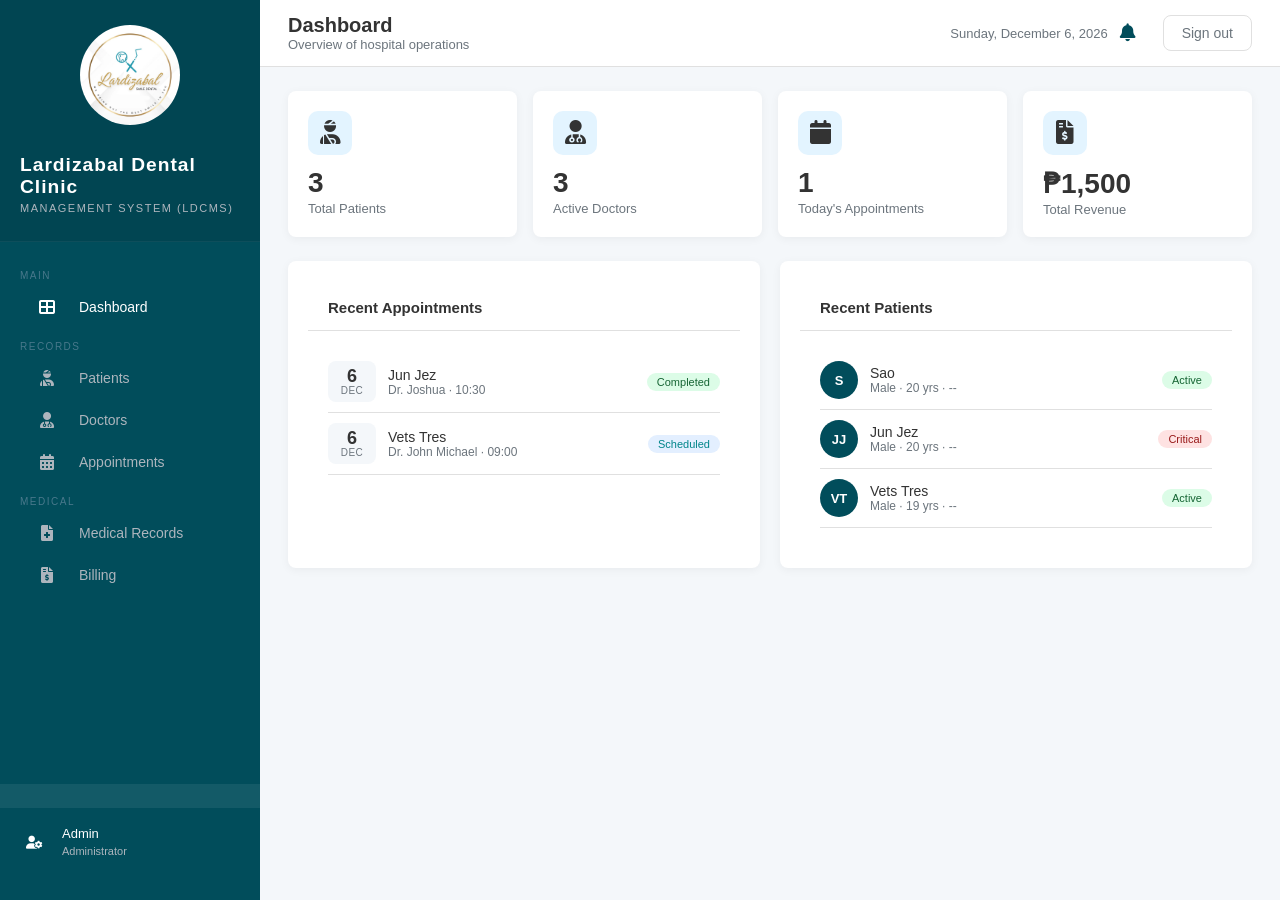
==== commit ea97803d: "Made changes Updated sign in and sign up page for the patient portal." ====
--- a/admin-dashboard.html
+++ b/admin-dashboard.html
@@ -6,16 +6,13 @@
   <meta name="viewport" content="width=device-width, initial-scale=1.0" />
   <title>Lardizabal Dental Clinic</title>
 
-  <!-- Fonts & Icons -->
   <link href="https://fonts.googleapis.com/css2?family=DM+Sans:wght@300;400;500;600&family=Playfair+Display:wght@600&display=swap" rel="stylesheet" />
   <link rel="stylesheet" href="https://cdnjs.cloudflare.com/ajax/libs/font-awesome/6.0.0/css/all.min.css" />
   
-  <!-- Custom Styles -->
   <link rel="stylesheet" href="admin-styles.css" />
 </head>
 <body>
 
-  <!-- SIDEBAR -->
   <div id="sidebar">
     <div class="sidebar-logo">
       <img class="lardizabal-logo" src="images/lardizaballogo.png" alt="Logo">
@@ -134,7 +131,8 @@
               <thead>
                 <tr>
                   <th>ID</th><th>Name</th><th>Age</th><th>Gender</th>
-                  <th>Blood Type</th><th>Phone</th><th>Status</th><th>Actions</th>
+                  <th>Blood Type</th><th>Email</th><th>Password</th><th>Phone</th>
+                  <th>Status</th><th>Actions</th>
                 </tr>
               </thead>
               <tbody id="patients-tbody"></tbody>
@@ -168,8 +166,8 @@
             <table>
               <thead>
                 <tr>
-                  <th>ID</th><th>Name</th><th>Specialization</th>
-                  <th>Phone</th><th>Schedule</th><th>Status</th><th>Actions</th>
+                  <th>ID</th><th>Name</th><th>Specialization</th><th>Email</th>
+                  <th>Password</th><th>Phone</th><th>Schedule</th><th>Status</th><th>Actions</th>
                 </tr>
               </thead>
               <tbody id="doctors-tbody"></tbody>
@@ -290,6 +288,19 @@
             <input type="text" id="p-name" placeholder="e.g. Juan dela Cruz" />
           </div>
           <div class="form-group">
+            <label>Email Address</label>
+            <input type="email" id="p-email" placeholder="patient@email.com" />
+          </div>
+<div class="form-group">
+  <label>Password</label>
+  <div style="position: relative;">
+    <input type="password" id="p-password" placeholder="patient password" style="padding-right: 60px;" />
+    <i class="fas fa-eye" id="toggle-p-password" 
+       style="position: absolute; right: 10px; top: 50%; transform: translateY(-50%); cursor: pointer; color: var(--text-muted);"
+       onclick="togglePasswordVisibility('p-password', this)"></i>
+  </div>
+</div>
+          <div class="form-group">
             <label>Date of Birth</label>
             <input type="date" id="p-dob" />
           </div>
@@ -353,11 +364,15 @@
           </div>
           <div class="form-group">
             <label>Specialization</label>
-            <select id="d-spec">
-              <option value="">Select...</option>
-              <option>Cardiology</option><option>Neurology</option><option>Pediatrics</option>
-              <option>Orthopedics</option><option>General Medicine</option><option>Dermatology</option>
-              <option>Ophthalmology</option><option>Psychiatry</option>
+            <select id="d-spec" required>
+              <option value="General Dentistry">General Dentistry</option>
+              <option value="Orthodontics">Orthodontics (Braces)</option>
+              <option value="Endodontics">Endodontics (Root Canals)</option>
+              <option value="Periodontics">Periodontics (Gum Treatment)</option>
+              <option value="Pediatric Dentistry">Pediatric Dentistry (Children)</option>
+              <option value="Prosthodontics">Prosthodontics (Dentures/Crowns)</option>
+              <option value="Oral & Maxillofacial Surgery">Oral & Maxillofacial Surgery</option>
+              <option value="Cosmetic Dentistry">Cosmetic Dentistry</option>
             </select>
           </div>
           <div class="form-group">
@@ -368,6 +383,15 @@
             <label>Email</label>
             <input type="email" id="d-email" placeholder="doctor@hospital.com" />
           </div>
+<div class="form-group">
+  <label>Password</label>
+  <div style="position: relative;">
+    <input type="password" id="d-password" placeholder="Set doctor password" style="padding-right: 40px;" />
+    <i class="fas fa-eye" id="toggle-d-password" 
+       style="position: absolute; right: 10px; top: 50%; transform: translateY(-50%); cursor: pointer; color: var(--text-muted);"
+       onclick="togglePasswordVisibility('d-password', this)"></i>
+  </div>
+</div>
           <div class="form-group">
             <label>License Number</label>
             <input type="text" id="d-license" placeholder="PRC-XXXXX" />
